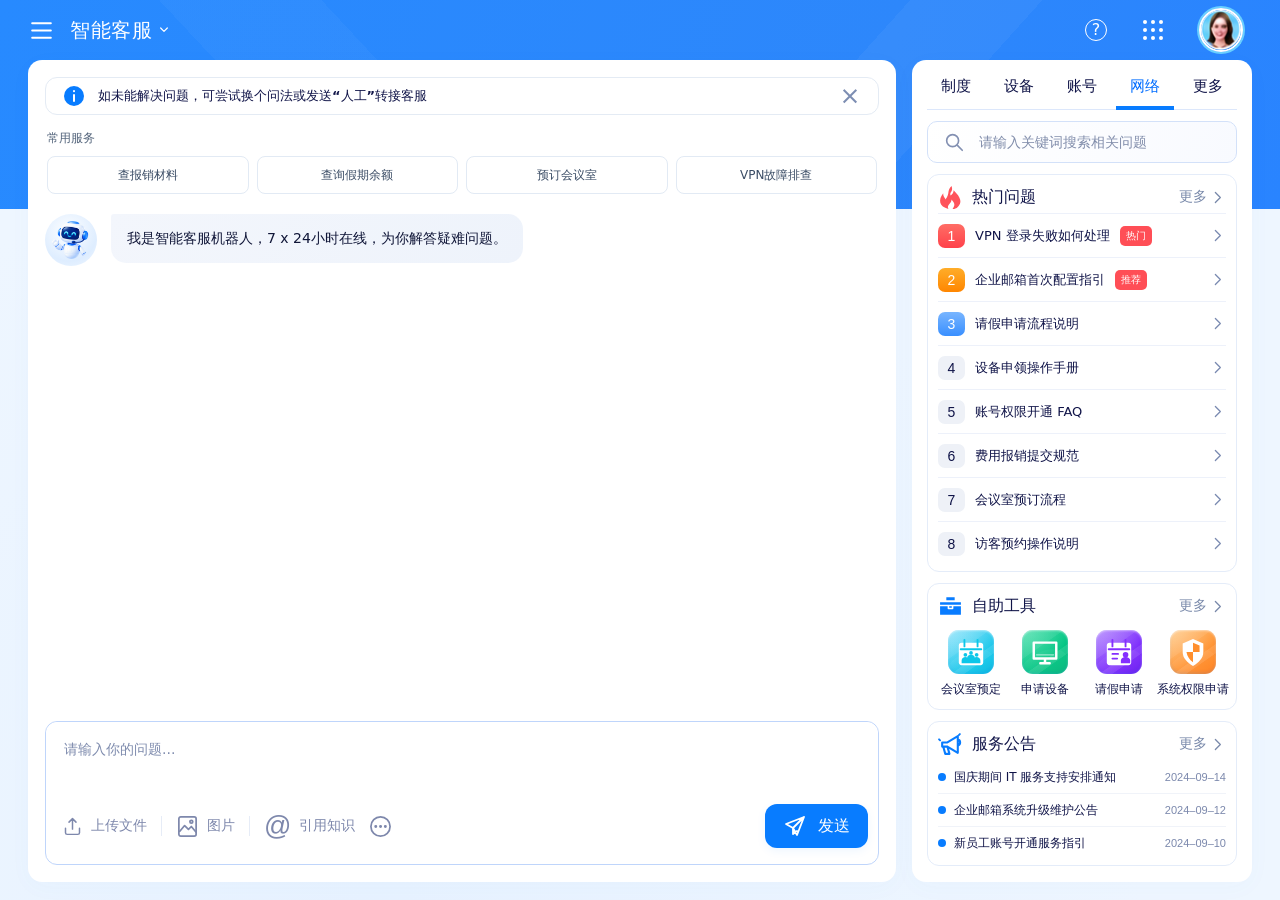
==== assistant.html @ b6a50f87 "Add files via upload" ====
<!doctype html>
<html lang="zh-CN">
<head>
  <meta charset="UTF-8">
  <meta name="viewport" content="width=device-width, initial-scale=1">
  <meta name="theme-color" content="#2788ff">
  <title>智能客服 · 企业员工服务</title>
  <link rel="icon" href="data:image/svg+xml,%3Csvg xmlns='http://www.w3.org/2000/svg' viewBox='0 0 40 40'%3E%3Crect width='40' height='40' rx='10' fill='%230078ff'/%3E%3Cpath d='M10 13h20v15H10z' fill='white'/%3E%3C/svg%3E">
  <link rel="stylesheet" href="./assistant.css?v=c68d80c9dcae">
  <script defer src="./meeting-booking.js?v=41f74ac0f106"></script>
  <script defer src="./meeting-booking-ui.js?v=dd7a3feaacf6"></script>
  <script defer src="./assistant-execution.js?v=44b0fa14bed2"></script>
  <script defer src="./assistant.js?v=a01eca86c816"></script>
  <meta name="portal-build" content="c9bfb1891bfd">
</head>
<body class="assistant-page">
  <svg class="icon-definitions" xmlns="http://www.w3.org/2000/svg" aria-hidden="true"><defs>
    <symbol id="i-search" viewBox="0 0 24 24"><circle cx="10.5" cy="10.5" r="6.5"/><path d="m16 16 5 5"/></symbol>
    <symbol id="i-menu" viewBox="0 0 24 24"><path d="M3 5h18M3 12h18M3 19h18"/></symbol>
    <symbol id="i-down" viewBox="0 0 24 24"><path d="m7 9 5 5 5-5"/></symbol>
    <symbol id="i-right" viewBox="0 0 24 24"><path d="m9 5 7 7-7 7"/></symbol>
    <symbol id="i-arrow" viewBox="0 0 24 24"><path d="M4 12h16m-6-6 6 6-6 6"/></symbol>
    <symbol id="i-send" viewBox="0 0 24 24"><path d="m3 10 18-7-7 18-4-7-7-4Zm7 4L21 3m-11 11v6l4-3"/></symbol>
    <symbol id="i-cube" viewBox="0 0 24 24"><path d="m12 2 9 5v10l-9 5-9-5V7l9-5Zm0 10L3 7m9 5 9-5m-9 5v10M7.5 4.5l9 5"/></symbol>
    <symbol id="i-calendar" viewBox="0 0 32 32"><rect x="5" y="7" width="22" height="21" rx="2" fill="currentColor" stroke="none"/><path d="M10 4v6m12-6v6M7 13h18" stroke="var(--icon-cutout, #1681ff)" stroke-width="2.2"/><path d="M11 18h3m4 0h3m-10 5h3m4 0h3" stroke="var(--icon-cutout, #1681ff)" stroke-width="2"/></symbol>
    <symbol id="i-box" viewBox="0 0 32 32"><path d="m16 2 13 7.5L16 17 3 9.5 16 2ZM3 12l11.5 6.6V31L3 24.4V12Zm26 0-11.5 6.6V31L29 24.4V12Z" fill="currentColor" stroke="none"/></symbol>
    <symbol id="i-monitor" viewBox="0 0 32 32"><path d="M4 6h24v17H4zM11 28h10m-5-5v5" stroke-width="2.6"/><path d="M7 19h18" stroke-width="1.2" opacity=".55"/></symbol>
    <symbol id="i-lock" viewBox="0 0 32 32"><rect x="7" y="13" width="18" height="16" rx="3" fill="currentColor" stroke="none"/><path d="M11 14V9a5 5 0 0 1 10 0v5" stroke-width="3"/><path d="M16 20v4" stroke="var(--icon-cutout,#00c986)" stroke-width="2.5"/><circle cx="16" cy="19" r="2" fill="var(--icon-cutout,#00c986)" stroke="none"/></symbol>
    <symbol id="i-money" viewBox="0 0 32 32"><rect x="6" y="5" width="20" height="24" rx="3" fill="currentColor" stroke="none"/><path d="m12 10 4 6 4-6m-9 7h10m-10 4h10m-5-5v10" stroke="var(--icon-cutout,#ff8a1e)" stroke-width="1.8"/></symbol>
    <symbol id="i-person" viewBox="0 0 32 32"><circle cx="16" cy="10" r="5" fill="currentColor" stroke="none"/><path d="M5 28v-4c0-9 22-9 22 0v4H5Z" fill="currentColor" stroke="none"/></symbol>
    <symbol id="i-cart" viewBox="0 0 32 32"><path d="M3 6h4l4 16h15l3-12H8" fill="currentColor" stroke-width="2"/><circle cx="13" cy="27" r="2" fill="currentColor" stroke="none"/><circle cx="25" cy="27" r="2" fill="currentColor" stroke="none"/></symbol>
    <symbol id="i-headset" viewBox="0 0 32 32"><path d="M6 20v-6a10 10 0 0 1 20 0v9c0 4-3 6-8 6" stroke-width="2.5"/><rect x="3" y="15" width="6" height="11" rx="2.5" fill="currentColor" stroke="none"/><rect x="23" y="15" width="6" height="11" rx="2.5" fill="currentColor" stroke="none"/><path d="M17 29h4" stroke-width="3"/></symbol>
    <symbol id="i-shield" viewBox="0 0 32 32"><path d="M16 2 27 7v9c0 7-5 11-11 15C10 27 5 23 5 16V7L16 2Z" fill="currentColor" stroke="none"/><path d="M16 6v10H9c1 5 3 8 7 11V16h7V9Z" fill="var(--icon-cutout,#00c880)" stroke="none"/></symbol>
    <symbol id="i-layers" viewBox="0 0 32 32"><path d="m16 3 14 8-14 8L2 11 16 3Z" fill="currentColor" stroke="none"/><path d="m3 17 13 8 13-8M3 23l13 8 13-8" stroke-width="2.3"/></symbol>
    <symbol id="i-bell" viewBox="0 0 24 24"><path d="M4 10h5l10-6v16L9 14H4v-4Zm5 4 2 7H7l-2-7m14-7c3 1 3 5 0 6" stroke-width="2"/><path d="m20 3 1-1M2 8 1 7" /></symbol>
    <symbol id="i-check" viewBox="0 0 24 24"><path d="m6 12 4 4 8-9" stroke-width="3"/></symbol>
  </defs></svg>
  <img id="user-avatar-source" src="./assets/chat-user.svg" alt="" hidden>
  <svg class="icon-definitions" aria-hidden="true"><defs>
    <symbol id="chat-info" viewBox="0 0 24 24"><circle cx="12" cy="12" r="10" fill="currentColor" stroke="none"/><path d="M12 11v6m0-10v.2" stroke="white" stroke-width="2"/></symbol>
    <symbol id="chat-file" viewBox="0 0 24 24"><rect x="3" y="2" width="18" height="21" rx="4" fill="currentColor" stroke="none"/><path d="M7 8h10M7 12h10M7 16h8" stroke="white" stroke-width="1.4"/></symbol>
    <symbol id="chat-upload" viewBox="0 0 24 24"><path d="M12 15V3m-4 4 4-4 4 4M4 14v5a2 2 0 0 0 2 2h12a2 2 0 0 0 2-2v-5"/></symbol>
    <symbol id="chat-image" viewBox="0 0 24 24"><rect x="3" y="2" width="18" height="20" rx="2"/><path d="m4 17 5-6 4 4 3-3 5 6"/><circle cx="16" cy="7" r="1.5"/></symbol>
    <symbol id="chat-more" viewBox="0 0 24 24"><circle cx="12" cy="12" r="10"/><path d="M7 12h.1m4.9 0h.1m4.9 0h.1" stroke-width="3"/></symbol>
    <symbol id="chat-case" viewBox="0 0 24 24"><path d="M8 6V3h8v3M2 8h20v12H2z" fill="currentColor" stroke="none"/><path d="M2 11h20m-12 0v3h4v-3" stroke="white" stroke-width="1.5"/></symbol>
    <symbol id="chat-fire" viewBox="0 0 24 24"><path d="M13 1c2 6-2 5-1 9 2-1 3-3 3-5 7 7 9 12 3 17-2 1-3 1-4 1 4-5 0-7-1-9 0 4-5 5-3 9C1 21 0 14 5 8c0 4 2 4 2 6 5-6 1-8 6-13Z" fill="currentColor" stroke="none"/></symbol>
    <symbol id="chat-room" viewBox="0 0 32 32"><rect x="3" y="6" width="26" height="24" rx="3" fill="currentColor" stroke="none"/><path d="M9 3v7m14-7v7M5 13h22" stroke="var(--icon-cutout,#1681ff)" stroke-width="2"/><g fill="var(--icon-cutout,#1681ff)" stroke="none"><circle cx="10" cy="19" r="2"/><circle cx="22" cy="19" r="2"/><circle cx="16" cy="17" r="2"/><path d="M6 28v-3c0-5 8-5 8 0v3Zm12 0v-3c0-5 8-5 8 0v3Zm-6-6c0-4 8-4 8 0v6h-8Z"/></g></symbol>
    <symbol id="chat-leave" viewBox="0 0 32 32"><rect x="3" y="6" width="26" height="24" rx="3" fill="currentColor" stroke="none"/><path d="M9 3v7m14-7v7M5 13h22m-18 5h6m-6 5h5" stroke="var(--icon-cutout,#852eff)" stroke-width="2"/><circle cx="23" cy="19" r="3" fill="var(--icon-cutout,#852eff)" stroke="none"/><path d="M18 28v-3c0-5 10-5 10 0v3Z" fill="var(--icon-cutout,#852eff)" stroke="none"/></symbol>
  </defs></svg>
  <div class="blue-backdrop" aria-hidden="true"></div>
  <header class="assistant-topbar page-width">
    <div class="home-menu"><button class="top-icon" id="chat-menu" aria-label="打开页面导航" aria-expanded="false" aria-controls="chat-navigation"><svg><use href="#i-menu"/></svg></button><span>智能客服</span><svg class="home-chevron" aria-hidden="true"><use href="#i-down"/></svg></div>
    <nav class="chat-navigation" id="chat-navigation" aria-label="页面导航" hidden><button id="back-to-portal">返回办公首页</button><button data-new-conversation>开始新对话</button></nav>
    <div class="top-actions"><button class="top-icon help-button" id="chat-help" aria-label="使用帮助">?</button><button class="top-icon apps-button" id="chat-apps" aria-label="查看自助工具"><span></span><span></span><span></span><span></span><span></span><span></span><span></span><span></span><span></span></button><button class="profile-button" id="chat-profile" aria-label="个人中心"><img src="./assets/avatar-profile.png" alt="员工头像"></button></div>
  </header>
  <main class="assistant-workspace page-width">
    <section class="chat-surface" aria-label="智能客服聊天">
      <div class="chat-tip" id="chat-tip"><svg aria-hidden="true"><use href="#chat-info"/></svg><p>如未能解决问题，可尝试换个问法或发送“人工”转接客服</p><button id="dismiss-chat-tip" aria-label="关闭提示">×</button></div>
      <section class="task-examples" aria-label="常用服务">
        <div class="task-examples-heading"><span>常用服务</span></div>
        <div class="task-example-buttons" id="task-example-buttons"></div>
      </section>
      <div class="chat-transcript" id="chat-transcript" role="log" aria-label="会话记录" aria-live="polite" aria-relevant="additions">
        <article class="chat-message from-assistant welcome-message"><img class="chat-avatar bot-avatar" id="assistant-avatar-source" src="./assets/service-robot.png" alt="智能客服"><div class="message-content"><div class="message-bubble answer-bubble"><p id="assistant-welcome">我是智能客服机器人，7 x 24小时在线，为你解答疑难问题。</p></div></div></article>
      </div>
      <form class="chat-composer" id="assistant-composer">
        <label class="sr-only" for="assistant-question">输入你的问题</label>
        <textarea id="assistant-question" name="question" rows="3" maxlength="2000" placeholder="请输入你的问题..." autocomplete="off"></textarea>
        <div class="composer-attachments" id="composer-attachments" aria-label="已添加附件和知识" hidden></div>
        <div class="composer-toolbar"><div class="composer-actions"><button type="button" id="attach-file" aria-label="上传文件" title="上传文件"><svg aria-hidden="true"><use href="#chat-upload"/></svg><span>上传文件</span></button><span class="toolbar-divider"></span><button type="button" id="attach-image" aria-label="上传图片"><svg aria-hidden="true"><use href="#chat-image"/></svg><span>图片</span></button><span class="toolbar-divider"></span><button type="button" id="cite-knowledge" aria-label="引用知识"><span class="at-icon">@</span><span>引用知识</span></button><button type="button" id="composer-more" aria-label="更多会话操作" aria-expanded="false"><svg><use href="#chat-more"/></svg></button></div><button class="chat-send" id="assistant-send" type="submit"><svg aria-hidden="true"><use href="#i-send"/></svg><span>发送</span></button></div>
        <div class="composer-menu" id="composer-menu" hidden><button type="button" data-new-conversation>开始新对话</button><button type="button" id="contact-support">联系人工客服</button></div>
        <input type="file" id="file-picker" accept=".pdf,.doc,.docx,.txt,.xlsx,.csv" multiple hidden><input type="file" id="image-picker" accept="image/*" multiple hidden>
      </form>
    </section>
    <aside class="chat-sidebar" aria-label="帮助与自助服务">
      <div class="help-categories" role="tablist" aria-label="服务分类"><button role="tab" data-category="制度" aria-selected="false" tabindex="-1">制度</button><button role="tab" data-category="设备" aria-selected="false" tabindex="-1">设备</button><button role="tab" data-category="账号" aria-selected="false" tabindex="-1">账号</button><button role="tab" data-category="网络" aria-selected="true">网络</button><button role="tab" data-category="更多" aria-selected="false" tabindex="-1">更多</button></div>
      <label class="help-search"><svg aria-hidden="true"><use href="#i-search"/></svg><input id="help-search" type="search" placeholder="请输入关键词搜索相关问题" aria-label="搜索相关问题"></label>
      <section class="help-card hot-questions"><header><h2><svg class="hot-icon"><use href="#chat-fire"/></svg>热门问题</h2><button class="help-more" id="more-questions">更多<svg><use href="#i-right"/></svg></button></header><div class="question-list" id="question-list"></div><p class="no-questions" id="no-questions" hidden>暂无匹配问题，试试“VPN”“请假”或“设备”。</p></section>
      <section class="help-card self-tools" id="self-tools"><header><h2><svg><use href="#chat-case"/></svg>自助工具</h2><button class="help-more" id="more-tools">更多<svg><use href="#i-right"/></svg></button></header><div class="self-tool-grid"><button data-tool="会议室预定"><span class="app-icon cyan"><svg><use href="#chat-room"/></svg></span><span>会议室预定</span></button><button data-tool="申请设备"><span class="app-icon green"><svg><use href="#i-monitor"/></svg></span><span>申请设备</span></button><button data-tool="请假申请"><span class="app-icon purple"><svg><use href="#chat-leave"/></svg></span><span>请假申请</span></button><button data-tool="系统权限申请"><span class="app-icon orange"><svg><use href="#i-shield"/></svg></span><span>系统权限申请</span></button></div></section>
      <section class="help-card service-notices"><header><h2><svg><use href="#i-bell"/></svg>服务公告</h2><button class="help-more" id="more-notices">更多<svg><use href="#i-right"/></svg></button></header><div class="service-notice-list"><button data-announcement="0"><span>国庆期间 IT 服务支持安排通知</span><time datetime="2024-09-14">2024–09–14</time></button><button data-announcement="1"><span>企业邮箱系统升级维护公告</span><time datetime="2024-09-12">2024–09–12</time></button><button data-announcement="2"><span>新员工账号开通服务指引</span><time datetime="2024-09-10">2024–09–10</time></button></div></section>
    </aside>
  </main>
  <dialog class="assistant-sheet" id="assistant-sheet" aria-labelledby="sheet-title"><header><h2 id="sheet-title"></h2><button class="sheet-close" id="close-sheet" aria-label="关闭">×</button></header><div id="sheet-body"></div></dialog>
  <div class="chat-toast" id="chat-toast" role="status" hidden></div>
  <div class="sr-only" id="execution-status" role="status" aria-live="polite" aria-atomic="true"></div>
</body>
</html>
---- assistant.css ----
:root{color-scheme:light;--ink:#101448;--blue:#087cff;--muted:#8d99b7;--line:#e6edf9;--icon-cutout:#1681ff;font-family:"Microsoft YaHei","PingFang SC","Noto Sans SC",system-ui,sans-serif;color:var(--ink);background:#f0f7fd;font-synthesis:none}
*{box-sizing:border-box}body{margin:0;background:linear-gradient(110deg,#f1f8ff,#f0f7fd 55%,#f2f8ff);min-height:100vh}button,input{font:inherit}button{cursor:pointer;-webkit-tap-highlight-color:transparent}button{border:0;background:none;color:inherit}button:focus-visible,a:focus-visible,input:focus-visible,[tabindex]:focus-visible{outline:2px solid #1769e8;outline-offset:4px}svg{display:inline-block;width:24px;height:24px;fill:none;stroke:currentColor;stroke-width:1.8;stroke-linecap:round;stroke-linejoin:round;flex-shrink:0}.icon-definitions{position:absolute;width:0;height:0;overflow:hidden}.sr-only{position:absolute;width:1px;height:1px;margin:-1px;overflow:hidden;clip:rect(0,0,0,0);white-space:nowrap}
.page-width{width:calc(100% - 56px);max-width:1680px;margin-inline:auto}.blue-backdrop{position:absolute;z-index:0;inset:0 0 auto;height:214px;overflow:hidden;background:linear-gradient(110deg,#278aff,#2d87fb 67%,#2984ff)}.blue-backdrop::before{content:"";position:absolute;inset:0;background:linear-gradient(47deg,transparent 24%,#ffffff08 24%,#ffffff08 35%,transparent 35%),linear-gradient(132deg,transparent 62%,#ffffff0b 62%,#ffffff0b 71%,transparent 71%)}.topbar{height:74px;position:relative;display:flex;align-items:center;justify-content:space-between;color:white}.home-menu{display:flex;align-items:center;gap:19px;font-size:22px;letter-spacing:.03em}.home-chevron{width:16px;height:16px;margin-left:-12px}.top-icon{width:26px;height:28px;display:grid;place-items:center;padding:0;color:white}.top-icon svg{width:25px;height:25px}.global-search{position:absolute;left:50%;transform:translateX(-50%);width:366px;height:40px;border-radius:8px;background:#ffffff24;display:flex;align-items:center;gap:14px;padding:0 19px}.global-search svg{width:18px;height:18px}.global-search input{color:#fff;border:0;outline:0;background:none;width:100%;font-size:14px;min-width:0}.global-search input::placeholder{color:#f3f8ff;opacity:.95}.global-search:focus-within{background:#ffffff36;box-shadow:0 0 0 2px #ffffff55}.top-actions{display:flex;align-items:center;gap:34px;padding-right:9px}.help-button{width:22px;height:22px;border:1.7px solid white;border-radius:50%;font-size:16px;line-height:1}.apps-button{display:grid;grid-template-columns:repeat(3,4px);gap:4px;width:24px;align-content:center;justify-content:center}.apps-button span{width:4px;height:4px;background:#fff;border-radius:50%}.profile-button{padding:0;width:44px;height:44px;border:2px solid #fff;border-radius:50%;overflow:hidden;box-shadow:0 0 0 2px #69d0ff}.profile-button img{width:100%;height:100%;object-fit:cover}
.dashboard{position:relative;display:grid;grid-template-columns:minmax(0,2.54fr) minmax(350px,1fr);gap:14px;padding-bottom:28px}.primary-column,.secondary-column{display:flex;flex-direction:column;gap:14px;min-width:0}.panel{background:rgba(255,255,255,.97);border-radius:13px;min-width:0;padding:0 22px 22px}.panel-heading{height:60px;display:flex;align-items:center;gap:28px;min-width:0}.panel-heading h2{display:flex;align-items:center;gap:16px;white-space:nowrap;font-size:18px;line-height:26px;font-weight:700;margin:0}.section-icon{width:21px;height:21px;color:#11114e;stroke-width:2}.section-icon.bright{color:#007bff}.cube-icon{stroke:#071142;fill:#ecfaff}.tabs{display:flex;gap:30px;height:100%;align-items:center;white-space:nowrap}.tabs button{height:100%;padding:0;position:relative;color:#8793ae;font-size:14px;font-weight:600;white-space:nowrap}.tabs button[aria-selected="true"]{color:#0082ff}.tabs button[aria-selected="true"]::after{content:"";position:absolute;height:2px;background:#0082ff;bottom:11px;left:0;right:0}.tabs button:hover{color:#0082ff}.small-search{padding:0;margin-left:auto;display:grid;place-items:center;color:#919bc0;width:20px;height:24px}.small-search svg{width:18px;height:18px}.quick-panel{height:272px}.quick-grid{display:grid;grid-template-columns:repeat(3,minmax(0,1fr));gap:12px 11px}.quick-card{display:flex;align-items:center;text-align:left;gap:20px;height:87px;padding:14px 17px;border:1px solid #e2ebfa;border-radius:6px;background:#fff;min-width:0;transition:border-color .15s,box-shadow .15s}.quick-card:hover{border-color:#9bc9ff;box-shadow:0 4px 14px #217fff0b}.quick-card strong{font-size:17px;line-height:26px;font-weight:700;white-space:nowrap;display:block}.quick-card small{display:block;color:#929fbd;font-size:14px;line-height:23px;white-space:nowrap}.app-icon{position:relative;isolation:isolate;display:grid;place-items:center;width:53px;height:51px;flex-shrink:0;border-radius:13px;color:white;box-shadow:inset 0 1px 2px #ffffff80,inset 0 -2px 3px #0064ef20;overflow:hidden}.app-icon::before{content:"";position:absolute;z-index:-1;inset:0;background:linear-gradient(145deg,#ffffff14 0 38%,transparent 39% 60%,#ffffff1a 61% 72%,transparent 73%),radial-gradient(ellipse at 7% 0,#ffffff44,transparent 70%)}.app-icon::after{content:"";position:absolute;z-index:-1;inset:49% -9% -35%;transform:rotate(-28deg);background:#ffffff0c;border-radius:45%}.app-icon svg{width:34px;height:34px;stroke-width:2}.blue{background:linear-gradient(145deg,#408fff,#0077ff 70%,#0066f2);--icon-cutout:#087cff}.purple{background:linear-gradient(145deg,#9d65ff,#7a27fb 70%,#6414ed);--icon-cutout:#852eff}.orange{background:linear-gradient(145deg,#ffbd6a,#ff8a27 75%,#ff7c19);--icon-cutout:#ff8f2d}.green{background:linear-gradient(145deg,#23d99b,#00c280 70%,#00b477);--icon-cutout:#00c586}.cyan{background:linear-gradient(145deg,#76ddfa,#0fc5e8 75%,#00b4df);--icon-cutout:#0cc7e9}.red{background:linear-gradient(145deg,#ff8588,#ff4d59 75%,#ff3d50);--icon-cutout:#ff5864}.calendar-digit{position:absolute;top:25px;left:23px;font-size:10px;color:#087cff;background:#fff;line-height:12px;font-family:Arial,sans-serif}
.manuals-panel{height:auto}.manuals-panel .panel-heading{height:58px;gap:39px}.manuals-panel .tabs{gap:32px}.manual-surface{height:auto;aspect-ratio:954/265;border-radius:10px;overflow:hidden;background:linear-gradient(125deg,#e4eeff,#eff6ff 55%,#e1ecff);position:relative}.manual-artboard{position:relative;width:100%;height:100%}.manual-illustration{position:absolute;width:100%;height:100%;inset:0;object-fit:fill;user-select:none}.manual-link{position:absolute;display:grid;place-items:center;height:15.1%;padding:0 12px;background:#fff;border-radius:24px;color:#087cff;font-size:14px;font-weight:700;white-space:nowrap;box-shadow:0 4px 9px #73aaff55;transition:box-shadow .15s,background .15s}.manual-link:hover{background:#f6fbff;box-shadow:0 5px 15px #368dff66}.manual-link.travel{left:13.55%;top:12.1%;width:16.8%}.manual-link.leave{left:39.35%;top:12.1%;width:16.6%}.manual-link.access{left:60.2%;top:12.1%;width:19.4%}.manual-link.mail{left:82.2%;top:12.1%;width:15.8%}.manual-link.visitor{left:32.5%;top:58%;width:16.4%}.manual-list{height:100%;padding:25px;display:grid;grid-template-columns:repeat(2,minmax(0,1fr));gap:12px;align-content:start}.manual-list[hidden]{display:none}.manual-list button{background:#ffffffd9;border:1px solid #d6e7ff;border-radius:9px;padding:16px;text-align:left;color:#2660a9}
.notices-panel{height:328px}.notices-panel .panel-heading{height:62px}.more-button{display:flex;align-items:center;gap:6px;font-size:13px;color:#8794b6;padding:0;margin-left:auto;white-space:nowrap}.more-button:hover{color:#087cff}.more-button svg{width:15px;height:15px}.notice-list{border:1px solid #e3ebf8;border-radius:7px;overflow:hidden}.notice-row{display:flex;align-items:center;justify-content:space-between;gap:16px;width:100%;height:57px;padding:0 15px;text-align:left;border-bottom:1px solid #e7eef9}.notice-row:last-child{border-bottom:0}.notice-row:hover{background:#f6faff}.notice-row span{font-size:16px;font-weight:600}.notice-row time{font:14px Arial,sans-serif;color:#96a3c4;white-space:nowrap}
/* Schedule: white surfaces, quiet boundaries, and one consistent accent. */
.schedule-panel{--schedule-accent:#087cff;height:404px;padding-bottom:17px;background:#fff}
.schedule-panel .panel-heading{height:59px;gap:16px}
.schedule-tabs{gap:29px}
.schedule-tabs button{font-size:18px;font-weight:700}
.schedule-tabs button[aria-selected="true"]{color:#111447}
.schedule-tabs button[aria-selected="true"]::after{bottom:12px}
.heading-actions{display:flex;gap:20px;align-items:center;margin-left:auto}
.add-button{width:27px;height:27px;border-radius:6px;background:#f3f6fa;color:#8998b0;font-size:24px;line-height:25px}
.icon-button{padding:0;width:20px;height:23px;color:#8c98b9}
.icon-button svg{width:22px;height:22px}
.schedule-list{display:flex;flex-direction:column;gap:10px}
.schedule-card{height:100px;display:flex;gap:21px;padding:14px 12px 9px 18px;border:1px solid #e4e9f1;border-radius:10px;background:#fff;min-width:0;box-shadow:0 1px 3px rgb(27 54 94 / 2%)}
.delivery{height:105px}
.attendance{height:104px;padding-top:19px}
.event-icon{height:30px;width:30px;color:var(--schedule-accent);margin-top:3px;--icon-cutout:#fff}
.event-content{flex:1;min-width:0}
.event-content h3{font-size:16px;line-height:23px;margin:0 0 4px;font-weight:700;white-space:nowrap}
.event-content time{display:block;color:#8996ad;font:14px/20px Arial,sans-serif;margin-bottom:5px}
.event-footer{display:flex;gap:7px;align-items:center;justify-content:space-between}
.attendees{display:flex;align-items:center;flex-shrink:0}
.attendees img{height:25px;width:25px;object-fit:cover;border-radius:50%;border:1px solid white;margin-left:-3px}
.attendees img:first-child{margin-left:0}
.attendees span{font:600 12px Arial;color:#8797b3;background:#f3f6fa;border:1px solid #fff;border-radius:50%;height:25px;width:25px;display:grid;place-items:center;margin-left:-1px}
.meeting-actions{display:flex;gap:8px}
.meeting-actions button{padding:3px 12px;font-size:14px;line-height:20px;border:1px solid transparent;border-radius:6px;white-space:nowrap;transition:background .15s,border-color .15s}
.meeting-actions .decline{background:#fff;border-color:#dce3ed;color:#738097}
.meeting-actions .decline:hover{background:#f6f8fb;border-color:#bcc8d9}
.meeting-actions .accept{background:var(--schedule-accent);border-color:var(--schedule-accent);color:#fff}
.meeting-actions .accept:hover{background:#0069e8;border-color:#0069e8}
.meeting-response{font-size:13px;color:var(--schedule-accent);white-space:nowrap}
.event-check{width:28px;height:28px;color:#fff;background:var(--schedule-accent);border-radius:50%;display:grid;place-items:center;flex-shrink:0;margin-top:1px}
.event-check svg{width:20px;height:20px}
.navigation-panel{height:252px;padding:0 12px 16px}.navigation-panel .panel-heading{height:57px;padding:0 10px}.navigation-grid{display:grid;grid-template-columns:repeat(4,minmax(0,1fr));row-gap:16px}.navigation-grid>button{display:flex;flex-direction:column;align-items:center;gap:10px;min-width:0;padding:3px 0 0;font-size:13px;font-weight:500;color:#7f8bad;white-space:nowrap}.navigation-grid .app-icon{width:49px;height:47px;border-radius:12px}.navigation-grid .app-icon svg{width:31px;height:31px}.navigation-grid>button:hover{color:#087cff}.navigation-grid>button:hover .app-icon{filter:brightness(1.06)}.hr-icon{font-size:23px;line-height:1;font-family:Arial,sans-serif;font-weight:400}
.enterprise-panel{height:294px;padding:0 11px 11px}.enterprise-panel .panel-heading{height:47px;padding:0 10px}.enterprise-panel .panel-heading h2{font-size:17px;gap:17px}.news-carousel{position:relative;height:236px;border-radius:11px;overflow:hidden;background:#e3efff;container-type:inline-size;touch-action:pan-y}.slide{position:absolute;inset:0;overflow:hidden;background:radial-gradient(ellipse at 15% 12%,#f4f9ff,transparent 65%),linear-gradient(130deg,#e6f0ff,#bedbff)}.slide[hidden]{display:none}.slide-copy{position:absolute;z-index:3;top:30px;left:23px}.slide-copy h3{margin:0 0 5px;font-size:30px;line-height:1.28;font-weight:900;letter-spacing:.4px;color:#05065b}.slide-copy p{margin:0;font-size:13px;color:#1b3982;line-height:23px;white-space:nowrap}.slide-cta{display:flex;align-items:center;gap:10px;margin-top:13px;padding:9px 20px 9px 22px;border-radius:20px;background:linear-gradient(#2294ff,#006dff);color:#fff;font-size:17px;line-height:24px;box-shadow:inset 0 1px 1px #ffffff88;white-space:nowrap}.slide-cta svg{height:19px;width:19px}.slide-cta:hover{filter:brightness(1.08)}.banner-robot{position:absolute;z-index:2;width:50%;max-width:195px;height:auto;right:1%;bottom:12px;transform:rotate(8deg);filter:drop-shadow(0 6px 5px #5096e325);pointer-events:none}.robot-speech{position:absolute;z-index:1;right:5.2%;top:30px;width:55px;height:43px;border-radius:11px;color:white;font:bold 27px/35px Arial;letter-spacing:2px;text-align:center;background:linear-gradient(150deg,#76baff,#0780ff);box-shadow:inset 0 1px 1px #c7ebff}.robot-speech::after{content:"";position:absolute;bottom:-8px;left:12px;border:9px solid transparent;border-top-color:#1489ff;border-left:0;transform:rotate(12deg)}.news-orbit{position:absolute;z-index:2;left:-20%;bottom:11px;width:147%;height:67px;border-bottom:7px solid #ffffffa8;border-top:1px solid #ffffffbb;border-radius:50%;transform:rotate(-17deg);pointer-events:none}.decor-cube{position:absolute;width:26px;height:26px;transform:rotate(30deg) skewY(-10deg);background:linear-gradient(115deg,#96c8ff 50%,#63a8fa 51%);box-shadow:inset 0 1px 1px #fff7;opacity:.5}.cube-one{right:20px;bottom:11px;width:32px;height:32px}.cube-two{left:20px;bottom:-2px;opacity:.35}.cube-three{left:56%;top:10px;width:17px;height:17px;opacity:.2}.carousel-arrow{position:absolute;z-index:5;top:39%;height:31px;width:28px;padding:0;border-radius:50%;background:#ffffff66;color:#8e9fc4;font:30px/25px Arial}.carousel-prev{left:3px}.carousel-next{right:3px}.carousel-arrow:hover{background:#fff}.carousel-dots{position:absolute;z-index:6;bottom:11px;left:48%;transform:translateX(-50%);display:flex;align-items:center;gap:10px}.carousel-dot{position:relative;width:8px;height:8px;padding:0;background:#9bafd2;border-radius:9px}.carousel-dot::before{content:"";position:absolute;inset:-7px}.carousel-dot.is-active{width:20px;background:#087dff}.slide-handbook{background:linear-gradient(125deg,#eef6ff,#d2e7ff)}.slide-handbook h3,.slide-security h3{font-size:27px}.book-illustration{position:absolute;right:20px;bottom:37px;transform:rotate(11deg);background:linear-gradient(135deg,#84beff,#1766df);color:#fff;width:96px;height:130px;border:5px solid #bedfff;border-radius:6px 13px 13px 6px;box-shadow:5px 6px 0 #eff8ff,8px 8px 18px #538cda44;padding:22px 10px;font-weight:bold;font-size:17px}.book-illustration i{display:block;height:2px;background:#b5d9ff;margin-top:9px}.slide-security{background:linear-gradient(125deg,#edfcff,#c9e8ff)}.security-illustration{position:absolute;right:14px;bottom:35px;height:140px;width:120px;color:#278bff;--icon-cutout:#d7efff;filter:drop-shadow(3px 8px 5px #5e9cdb33)}
.toast{position:fixed;z-index:30;bottom:30px;left:50%;transform:translateX(-50%);padding:13px 22px;border-radius:10px;background:#fff;color:#34557c;box-shadow:0 8px 36px #203d7426;font-size:14px;border:1px solid #e1edfc;max-width:calc(100vw - 40px)}[hidden]{display:none!important}
@media(min-width:1600px){.dashboard{grid-template-columns:minmax(0,1fr) 410px}.manual-artboard{margin:auto}.manual-link{font-size:15px}.quick-card{gap:24px}.quick-card strong{font-size:18px}.navigation-grid{row-gap:17px}}
@media(max-width:1250px) and (min-width:901px){.page-width{width:calc(100% - 36px)}.dashboard{grid-template-columns:minmax(0,1fr) 340px;gap:12px}.panel{padding-inline:16px}.panel-heading{gap:20px}.panel-heading h2{gap:10px;font-size:17px}.tabs{gap:20px}.tabs button{font-size:13px}.quick-card{gap:12px;padding:12px}.quick-card strong{font-size:15px}.quick-card small{font-size:12px}.app-icon{width:44px;height:46px}.quick-grid{gap:12px 8px}.manuals-panel .panel-heading{gap:23px}.manuals-panel .tabs{gap:20px}.manual-link{font-size:11px;padding:0 4px}.schedule-panel{padding-inline:14px}.schedule-card{gap:15px;padding-left:13px}.meeting-actions{gap:5px}.meeting-actions button{padding-inline:9px}.event-content h3{font-size:15px}.navigation-panel,.enterprise-panel{padding-inline:11px}.slide-copy{left:20px}.slide-copy h3{font-size:27px}.slide-copy p{font-size:12px}.banner-robot{width:49%}.global-search{width:330px}.top-actions{gap:24px}.navigation-grid>button{font-size:12px}}
@media(max-width:1050px) and (min-width:901px){.quick-grid{grid-template-columns:repeat(2,minmax(0,1fr))}.quick-panel{height:368px}.quick-card{height:87px}.manuals-panel .tabs{gap:15px}.manuals-panel .panel-heading{gap:16px}.manuals-panel .panel-heading h2{font-size:16px}.manuals-panel .tabs button{font-size:12px}.schedule-panel{height:404px}}
@media(max-width:900px){.page-width{width:calc(100% - 32px)}.dashboard{grid-template-columns:minmax(0,1fr)}.topbar{height:72px}.global-search{width:39%;left:47%}.home-menu{font-size:20px;gap:12px}.top-actions{gap:20px}.secondary-column{display:grid;grid-template-columns:1fr 1fr}.enterprise-panel{grid-column:1/-1}.news-carousel{height:236px}.enterprise-panel{height:294px}.schedule-panel{grid-row:span 2;height:404px}.navigation-panel{height:252px}.panel-heading{gap:25px}.manuals-panel .panel-heading{gap:28px}.tabs,.manuals-panel .tabs{gap:25px}.quick-card{gap:15px}.quick-card strong{font-size:16px}.quick-card small{font-size:12px}.banner-robot{right:9%;max-width:195px}.robot-speech{right:13%}.slide-copy{left:8%}.slide-copy h3{font-size:31px}}
@media(max-width:620px){.page-width{width:calc(100% - 24px)}.topbar{height:116px;align-items:flex-start;padding-top:18px}.top-actions{gap:18px}.profile-button{width:35px;height:35px}.global-search{left:0;right:0;transform:none;width:100%;top:65px;height:36px}.home-menu{font-size:20px}.dashboard{gap:12px}.primary-column,.secondary-column{gap:12px}.panel{padding-inline:14px}.panel-heading{gap:15px;height:55px;flex-wrap:wrap}.panel-heading h2{font-size:16px;gap:8px}.quick-panel{height:auto;padding-bottom:15px}.quick-panel .panel-heading{height:auto;min-height:89px;align-content:center;gap:0 20px}.quick-panel .tabs{order:3;width:100%;height:36px;gap:26px}.tabs button{font-size:12px}.tabs button[aria-selected=true]::after{bottom:2px}.quick-grid{grid-template-columns:repeat(2,minmax(0,1fr));gap:10px}.quick-card{height:78px;padding:10px;gap:9px}.quick-card strong{font-size:13px}.quick-card small{font-size:10px}.app-icon{width:38px;height:40px;border-radius:10px}.app-icon svg{width:28px;height:28px}.calendar-digit{top:21px;left:16px;font-size:9px}.manuals-panel{height:auto;padding-bottom:15px}.manuals-panel .panel-heading{height:91px;gap:0 15px;align-content:center}.manuals-panel .tabs{height:36px;width:100%;order:3;gap:25px}.manual-surface{height:195px;aspect-ratio:auto}.manual-artboard{width:700px;min-width:700px}.manual-surface{overflow-x:auto}.manual-link{font-size:11px;height:30px}.notices-panel{height:auto;padding-bottom:20px}.notice-row{height:65px;padding:10px;align-items:flex-start;justify-content:center;flex-direction:column;gap:5px}.notice-row span{font-size:13px}.notice-row time{font-size:11px}.secondary-column{display:flex}.navigation-panel{height:252px}.schedule-panel{height:404px}.schedule-tabs button{font-size:17px}.schedule-tabs button[aria-selected=true]::after{bottom:10px}.panel-heading .small-search{margin-left:auto}.global-search input{font-size:12px}.enterprise-panel{padding-inline:11px}.slide-copy{left:23px}.slide-copy h3{font-size:29px}.banner-robot{right:0;max-width:185px}.robot-speech{right:6%}}
@media(prefers-reduced-motion:reduce){*,*::before,*::after{transition:none!important;scroll-behavior:auto!important}}

.assistant-page { --chat-header: 74px; background: radial-gradient(ellipse at 30% 100%,#dcecff66,transparent 60%),#eef6ff; }
.assistant-page textarea,.assistant-page select { font-family: inherit; }
.assistant-page .page-width { width: calc(100% - 56px); max-width: 1680px; }
.assistant-page .blue-backdrop { height: 209px; }
.assistant-topbar { position: relative; height: var(--chat-header); display: flex; align-items: center; justify-content: space-between; color: #fff; }
.assistant-topbar .home-menu { font-size: 20px; gap: 16px; }
.chat-navigation { position: absolute; z-index: 8; top: 61px; left: 0; min-width: 174px; padding: 7px; background: #fff; border: 1px solid #e1ebfa; border-radius: 10px; box-shadow: 0 8px 30px #153c7622; }
.chat-navigation button { display: block; width: 100%; padding: 11px 14px; text-align: left; border-radius: 6px; color: #284467; font-size: 14px; }
.chat-navigation button:hover { background: #eff6ff; color: #087cff; }
.assistant-workspace { position: relative; display: grid; grid-template-columns: minmax(0,1fr) clamp(340px,26vw,400px); gap: 16px; height: calc(100dvh - var(--chat-header) - 48px); min-height: 660px; margin-bottom: 48px; }
.chat-surface,.chat-sidebar { min-width: 0; min-height: 0; background: #fff; border: 1px solid #ffffffb3; border-radius: 14px; box-shadow: 0 5px 25px #4b84c907; }
.chat-surface { display: flex; flex-direction: column; padding: 24px 22px 18px; }
.chat-tip { display: flex; align-items: center; gap: 12px; flex-shrink: 0; min-height: 44px; padding: 9px 16px; border: 1px solid #e4ebf4; border-radius: 12px; background: #fff; }
.chat-tip > svg { width: 24px; height: 24px; color: #087cff; }
.chat-tip p { margin: 0; flex: 1; font-size: 15px; line-height: 24px; font-weight: 600; }
.chat-tip button { width: 24px; height: 24px; padding: 0; font: 25px/24px system-ui,sans-serif; color: #7c8db2; border-radius: 5px; }
.chat-tip button:hover { color: #087cff; background: #f5f7fa; }
.chat-transcript { flex: 1; min-height: 0; overflow-y: auto; overscroll-behavior: contain; padding: 32px 0 24px; display: flex; flex-direction: column; gap: 24px; scrollbar-width: thin; scrollbar-color: #d9e6f7 transparent; }
.chat-message { display: flex; gap: 14px; align-items: flex-start; flex-shrink: 0; }
.chat-avatar { flex-shrink: 0; width: 58px; height: 58px; border-radius: 50%; object-fit: cover; }
.bot-avatar { width: 66px; height: 66px; padding: 6px; object-fit: contain; background: radial-gradient(circle at 45% 35%,#fff,#deedff 65%,#f0f7ff); }
.user-avatar { background: #e8f2ff; border: 5px solid #eaf3ff; }
.message-content { min-width: 0; max-width: calc(100% - 80px); }
.message-bubble { position: relative; font-size: 16px; line-height: 1.85; color: #101638; overflow-wrap: anywhere; }
.message-content > time { display: block; margin-top: 4px; font: 13px/20px Arial,sans-serif; color: #7782a6; }
.from-user { flex-direction: row-reverse; }
.from-user .message-content { max-width: 81%; }
.from-user .message-bubble { padding: 10px 18px; border-radius: 15px 15px 3px 15px; background: linear-gradient(110deg,#deedff,#e9f3ff); font-weight: 600; }
.from-user time { text-align: right; }
.from-assistant .message-content { width: min(650px,calc(100% - 80px)); }
.from-assistant .message-bubble { border-radius: 3px 15px 15px; padding: 15px 20px; background: linear-gradient(130deg,#f3f6fc,#eef3fb); }
.welcome-message .message-content { width: fit-content; max-width: min(680px,calc(100% - 80px)); }
.welcome-message .answer-bubble p { margin: 0; }
.answer-bubble p { margin: 0 0 10px; }
.answer-references { border-top: 1px solid #dbe5f6; padding-top: 8px; margin-top: 10px; }
.answer-references p { margin-bottom: 6px; }
.answer-references button { display: flex; align-items: center; gap: 12px; padding: 2px 0; color: #006dff; font-size: 16px; line-height: 28px; text-align: left; }
.answer-references button:hover { color: #0050c5; }
.answer-references button > svg { width: 24px; height: 24px; }
.answer-references .reference-arrow { width: 15px; height: 15px; margin-left: -5px; }
.streamed-answer { white-space: pre-wrap; }
.task-examples { flex-shrink: 0; padding: 15px 2px 0; }
.task-examples-heading { display: flex; align-items: center; justify-content: space-between; gap: 10px; margin-bottom: 9px; color: #53647b; font-size: 12px; }
.task-example-buttons { display: grid; grid-template-columns: repeat(4,minmax(0,1fr)); gap: 8px; }
.task-example { display: flex; align-items: center; justify-content: center; flex-wrap: wrap; gap: 6px; min-width: 0; min-height: 38px; padding: 7px 9px; border: 1px solid #e2eaf4; border-radius: 8px; background: #fff; font-size: 12px; color: #394b64; transition: border-color .15s,background .15s; }
.task-example:hover { border-color: #a3c7fb; background: #f7faff; color: #006df0; }
.from-assistant.has-execution .message-content { width: min(760px,calc(100% - 80px)); }
.from-assistant .message-bubble.task-answer { padding: 0; background: transparent; }
.execution-trace { border: 1px solid #e1e8f1; border-radius: 11px; background: #fff; overflow: hidden; font-size: 13px; line-height: 1.65; color: #44546a; }
.execution-summary { display: flex; align-items: flex-start; gap: 9px; padding: 13px 14px; list-style: none; cursor: pointer; user-select: none; }
.execution-summary::-webkit-details-marker { display: none; }
.execution-summary-text { flex: 1; min-width: 0; font-weight: 500; color: #33465e; overflow-wrap: anywhere; }
.execution-indicator { flex: 0 0 15px; height: 15px; margin-top: 3px; border: 1.8px solid #dce9fa; border-top-color: #087cff; border-radius: 50%; animation: execution-spin .85s linear infinite; }
.execution-elapsed { flex-shrink: 0; font: 11px/22px Arial,sans-serif; color: #8996a8; }
.execution-chevron { flex: 0 0 14px; height: 14px; margin-top: 4px; color: #93a1b3; transition: transform .15s; }
.execution-trace[open] .execution-chevron { transform: rotate(180deg); }
.execution-steps { list-style: none; margin: 0; padding: 0 16px 13px; }
.execution-step { position: relative; display: flex; align-items: flex-start; gap: 10px; min-height: 33px; padding-bottom: 12px; color: #8794a6; }
.execution-step:last-child { padding-bottom: 0; }
.execution-step:not(:last-child)::after { content: ""; position: absolute; left: 6px; top: 19px; bottom: 2px; width: 1px; background: #e9eef5; }
.execution-step-marker { position: relative; flex: 0 0 13px; height: 13px; margin-top: 4px; border: 1px solid #d8e0eb; border-radius: 50%; background: #fff; }
.execution-step-content { flex: 1; min-width: 0; }
.execution-step-title { display: block; }
.execution-step-detail { display: block; font-size: 11px; line-height: 1.6; color: #8a97a9; margin-top: 2px; overflow-wrap: anywhere; }
.execution-step-detail:empty { display: none; }
.execution-step[data-state="running"] { color: #0877ee; }
.execution-step[data-state="running"] .execution-step-marker { border: 3px solid #087cff; box-shadow: 0 0 0 3px #eaf3ff; }
.execution-step[data-state="done"] { color: #4c6078; }
.execution-step[data-state="done"] .execution-step-marker { border: 0; background: #eff5fc; }
.execution-step[data-state="done"] .execution-step-marker::after { content: ""; position: absolute; left: 4px; top: 3px; width: 4px; height: 6px; border: solid #6890bd; border-width: 0 1.5px 1.5px 0; transform: rotate(45deg); }
.execution-step[data-state="error"] .execution-step-marker { border-color: #d99186; background: #fff5f2; }
.execution-step[data-state="skipped"],.execution-step[data-state="cancelled"] { color: #9aa5b5; }
.execution-trace:not([data-state="running"]) .execution-indicator { animation: none; border: 0; background: #f0f5fc; }
.execution-trace[data-state="done"] .execution-indicator::after { content: ""; display: block; width: 5px; height: 8px; margin: 2px 0 0 5px; border: solid #5888bd; border-width: 0 1.5px 1.5px 0; transform: rotate(45deg); }
.execution-trace[data-state="cancelled"] .execution-indicator::after { content: ""; display: block; width: 5px; height: 5px; margin: 5px; background: #98a7ba; border-radius: 1px; }
.execution-trace[data-state="error"] .execution-indicator::after { content: "!"; display: block; text-align: center; color: #bd7c6c; font: 12px/16px Arial,sans-serif; }
.task-answer-content { margin-top: 10px; padding: 15px 18px; border: 1px solid #edf1f7; border-radius: 11px; background: #f8fafd; }
.task-answer-content .answer-references p { font-size: 13px; color: #71819a; }
.task-answer-content .answer-references button { font-size: 14px; line-height: 25px; }
.task-answer-content .answer-references button > svg { width: 20px; height: 20px; }
.task-retry { display: inline-flex; margin-top: 10px; padding: 5px 11px; border: 1px solid #d7e4f6; border-radius: 6px; background: #fff; color: #1875db; font-size: 12px; }
.task-retry:hover { border-color: #087cff; }
.meeting-widget { margin-top: 14px; padding: 15px; border: 1px solid #e1e9f3; border-radius: 12px; background: #fff; color: #263c56; font-size: 13px; line-height: 1.6; }
.meeting-widget-heading { display: flex; align-items: center; justify-content: space-between; gap: 12px; margin-bottom: 12px; }
.meeting-widget-heading h3 { margin: 0; font-size: 15px; font-weight: 600; line-height: 1.5; color: #142d4b; }
.meeting-room-list { display: grid; gap: 8px; }
.meeting-room-card { display: flex; align-items: center; gap: 16px; min-width: 0; padding: 12px; border: 1px solid #e2e9f2; border-radius: 8px; background: #fff; }
.meeting-room-info { min-width: 0; flex: 1; }
.meeting-room-info h4 { margin: 0; color: #162c49; font-size: 14px; font-weight: 600; line-height: 1.5; }
.answer-bubble .meeting-room-conditions { max-width: 100%; margin: 4px 0 0; color: #74859b; font-size: 12px; line-height: 1.6; white-space: nowrap; overflow-x: auto; scrollbar-width: none; }
.meeting-room-conditions::-webkit-scrollbar { display: none; }
.meeting-room-conditions:focus-visible { outline: 1px solid #9fc5f5; outline-offset: 2px; border-radius: 2px; }
.meeting-room-select { flex-shrink: 0; padding: 6px 13px; border: 1px solid #b8d3f6; border-radius: 6px; background: #fff; color: #0d73e8; font-size: 12px; line-height: 1.5; white-space: nowrap; }
.meeting-room-select:hover { border-color: #087cff; background: #f7faff; }
.meeting-widget-footer { display: flex; justify-content: flex-end; margin-top: 10px; }
.meeting-text-button { padding: 1px 0; color: #1475dd; font-size: 11px; line-height: 1.6; white-space: nowrap; }
.meeting-buttons { display: flex; flex-wrap: wrap; gap: 8px; margin-top: 12px; align-items: center; }
.meeting-primary,.meeting-secondary { padding: 8px 12px; border-radius: 7px; font-size: 12px; line-height: 1.5; }
.meeting-primary { border: 1px solid #087cff; background: #087cff; color: #fff; }
.meeting-primary:hover { background: #006cde; }
.meeting-secondary { border: 1px solid #dce5f1; background: #fff; color: #526d8e; }
.meeting-secondary:hover { border-color: #a7c7ee; color: #087cff; }
.meeting-summary-fields { display: grid; grid-template-columns: 78px minmax(0,1fr); gap: 9px 13px; margin: 0; padding: 12px 0; font-size: 12px; border-block: 1px solid #eef2f7; }
.meeting-summary-fields dt { color: #8a99ac; }
.meeting-summary-fields dd { margin: 0; color: #2b4664; overflow-wrap: anywhere; }
.answer-bubble .meeting-widget-note { margin: 11px 0 0; font-size: 11px; line-height: 1.7; color: #91a0b2; }
.meeting-input-form { display: grid; grid-template-columns: repeat(2,minmax(0,1fr)); gap: 12px; }
.meeting-input-field { display: grid; gap: 5px; color: #6d829b; font-size: 12px; }
.meeting-input-field input,.meeting-input-field select { width: 100%; min-width: 0; height: 37px; padding: 7px 9px; border: 1px solid #d6e2f1; border-radius: 6px; background: #fff; color: #172d48; font-size: 13px; }
.meeting-input-form > .meeting-primary { grid-column: 1/-1; justify-self: start; }
.meeting-equipment-input { grid-column: 1/-1; padding: 8px 10px 10px; border: 1px solid #e1e8f2; border-radius: 7px; }
.meeting-equipment-input legend { color: #6d829b; font-size: 12px; }
.meeting-equipment-input label { display: inline-flex; align-items: center; gap: 5px; margin-right: 13px; font-size: 12px; }
.meeting-equipment-input input { accent-color: #087cff; }
.answer-bubble .meeting-selected-note { margin: 0 0 12px; padding: 7px 9px; background: #f4f8fe; border-radius: 6px; font-size: 12px; color: #587ba6; }
.meeting-receipt-id { display: flex; flex-wrap: wrap; gap: 6px 12px; padding: 10px 0 13px; color: #8a9bb0; font-size: 11px; }
.meeting-receipt-id strong { color: #235c9a; font-size: 13px; }
.meeting-receipt-state { margin-left: auto; color: #588ab7; }
.meeting-widget :disabled { opacity: .45; cursor: default; }
.execution-step[data-state="unknown"] .execution-step-marker { background: #edf3fa; border-color: #c9d9ec; }
@media (max-width: 620px) {
  .meeting-widget { padding: 11px; } .meeting-widget-heading h3 { font-size: 13px; }
  .meeting-room-card { padding: 10px; gap: 10px; } .meeting-room-info h4 { font-size: 13px; }
  .answer-bubble .meeting-room-conditions { font-size: 11px; }
  .meeting-room-select { padding-inline: 10px; font-size: 11px; } .meeting-input-form { grid-template-columns: minmax(0,1fr); }
  .meeting-summary-fields { grid-template-columns: 65px minmax(0,1fr); gap: 8px; font-size: 11px; }
}
@keyframes execution-spin { to { transform: rotate(360deg); } }
@media (max-width: 1150px) { .task-example { font-size: 11px; gap: 4px; padding-inline: 5px; } }
@media (max-width: 620px) {
  .task-examples { padding-top: 12px; } .task-examples-heading { font-size: 11px; }
  .task-example-buttons { grid-template-columns: repeat(2,minmax(0,1fr)); gap: 6px; } .task-example { min-height: 33px; }
  .from-assistant.has-execution .message-content { width: calc(100% - 43px); }
  .execution-summary { padding: 11px 10px; gap: 7px; font-size: 12px; } .execution-elapsed { font-size: 10px; }
  .execution-steps { padding-inline: 11px; }
  .execution-step { font-size: 12px; } .task-answer-content { padding: 12px; }
}
@media (prefers-reduced-motion: reduce) { .execution-indicator { animation: none; } .task-example,.execution-chevron { transition: none; } }
.chat-composer { position: relative; flex-shrink: 0; margin-top: 14px; min-height: 166px; padding: 0; border: 1px solid #bfd5fb; border-radius: 12px; background: #fff; transition: border-color .15s,box-shadow .15s; }
.chat-composer:focus-within { border-color: #087cff; box-shadow: 0 0 0 3px #087cff09; }
.chat-composer textarea { display: block; width: 100%; min-height: 90px; height: 90px; resize: none; border: 0; border-radius: 12px; outline: 0; padding: 14px 18px 4px; font-size: 16px; line-height: 26px; color: #111; background: #fff; }
.chat-composer textarea:focus-visible { outline: 0; }
.chat-composer textarea::placeholder { color: #7f8cae; }
.composer-toolbar { display: flex; align-items: center; justify-content: space-between; padding: 10px 10px 10px 16px; gap: 12px; }
.composer-actions { display: flex; align-items: center; gap: 14px; color: #7e88ac; }
.composer-actions button { display: flex; align-items: center; gap: 8px; padding: 4px 0; font-size: 14px; white-space: nowrap; }
.composer-actions button:hover { color: #087cff; }
.composer-actions svg { width: 23px; height: 23px; stroke-width: 1.8; }
#attach-file svg { width: 21px; height: 21px; stroke-width: 1.7; }
.at-icon { font: 27px/25px Arial,sans-serif; }
.toolbar-divider { height: 20px; width: 1px; background: #e6ecf7; }
.chat-send { display: flex; align-items: center; justify-content: center; gap: 11px; flex-shrink: 0; height: 50px; min-width: 114px; padding: 0 18px; background: #087cff; color: #fff; border-radius: 12px; font-size: 18px; box-shadow: 0 3px 10px #087cff12; }
.chat-send svg { width: 24px; height: 24px; }
.chat-send:hover { background: #006be9; }
.chat-send.is-generating svg { display: none; }
.chat-send.is-generating::before { content: ""; width: 13px; height: 13px; background: #fff; border-radius: 3px; }
.composer-menu { position: absolute; z-index: 7; left: 230px; bottom: 73px; padding: 6px; background: #fff; border: 1px solid #e0eafb; border-radius: 10px; box-shadow: 0 6px 24px #22467918; }
.composer-menu button { display: block; padding: 10px 16px; border-radius: 5px; color: #456082; font-size: 13px; text-align: left; width: 100%; }
.composer-menu button:hover { background: #edf5ff; }
.composer-attachments { display: flex; gap: 7px; padding: 4px 16px; flex-wrap: wrap; }
.attachment-chip { max-width: 240px; display: flex; align-items: center; gap: 6px; padding: 5px 8px; border: 1px solid #dce8f9; border-radius: 6px; color: #48648b; font-size: 11px; }
.attachment-chip > span { overflow: hidden; text-overflow: ellipsis; white-space: nowrap; }
.attachment-chip button { padding: 0 3px; font-size: 16px; }
.message-attachment { margin-top: 5px; font-size: 12px; color: #6681a7; }
.chat-sidebar { display: flex; flex-direction: column; gap: 16px; padding: 16px 18px 24px; overflow-y: auto; scrollbar-width: thin; scrollbar-color: #dbe7f7 transparent; }
.help-categories { display: flex; flex: 0 0 46px; align-items: stretch; border-bottom: 1px solid #dce7fb; justify-content: space-between; }
.help-categories button { position: relative; min-width: 58px; padding: 0 10px 9px; font-size: 17px; font-weight: 600; }
.help-categories button[aria-selected="true"] { color: #006dff; }
.help-categories button[aria-selected="true"]::after { content: ""; position: absolute; left: 0; right: 0; bottom: -1px; height: 4px; background: #087cff; }
.help-search { display: flex; flex: 0 0 50px; align-items: center; gap: 12px; padding: 0 15px; border: 1px solid #d3e1f9; border-radius: 10px; background: linear-gradient(110deg,#fff,#f8faff); color: #8390b2; }
.help-search svg { width: 22px; height: 22px; }
.help-search input { min-width: 0; width: 100%; border: 0; outline: 0; background: transparent; font-size: 16px; color: #111; }
.help-search input::placeholder { color: #818dab; }
.help-search:focus-within { border-color: #087cff; }
.help-card { border: 1px solid #e4ecf9; border-radius: 12px; padding: 9px 12px; min-width: 0; flex-shrink: 0; }
.help-card > header { display: flex; align-items: center; justify-content: space-between; min-height: 37px; gap: 8px; }
.help-card h2 { display: flex; align-items: center; gap: 9px; font-size: 18px; margin: 0; line-height: 28px; white-space: nowrap; }
.help-card h2 > svg { width: 25px; height: 25px; color: #087cff; }
.help-card h2 > .hot-icon { color: #ff535b; }
.help-more { display: flex; align-items: center; gap: 2px; padding: 0; font-size: 14px; color: #7989aa; white-space: nowrap; }
.help-more svg { width: 17px; height: 17px; }
.help-more:hover { color: #087cff; }
.hot-questions { flex: 1 0 320px; display: flex; flex-direction: column; padding-bottom: 5px; }
.question-list { flex: 1; display: grid; grid-template-rows: repeat(8,minmax(33px,1fr)); }
.question-row { display: flex; align-items: center; gap: 13px; padding: 4px 0; border-top: 1px solid #edf1fa; text-align: left; min-width: 0; }
.question-rank { display: grid; place-items: center; flex-shrink: 0; width: 32px; height: 29px; background: #eef1f7; border-radius: 7px; font: 17px/1 Arial,sans-serif; }
.question-row:nth-child(1) .question-rank { background: linear-gradient(#ff6d65,#ff424b); color: white; }
.question-row:nth-child(2) .question-rank { background: linear-gradient(#ffad29,#ff8600); color: white; }
.question-row:nth-child(3) .question-rank { background: linear-gradient(#78b5ff,#398fff); color: white; }
.question-label { font-size: 15px; line-height: 22px; overflow: hidden; text-overflow: ellipsis; white-space: nowrap; }
.question-tag { flex-shrink: 0; border-radius: 5px; background: #ff4e56; color: #fff; padding: 1px 6px; font-size: 12px; line-height: 20px; }
.question-row > svg { width: 17px; height: 17px; margin-left: auto; color: #7b8bb1; }
.question-row:hover .question-label { color: #087cff; }
.no-questions { font-size: 13px; line-height: 23px; color: #8a99b0; margin: 20px 0; }
.self-tools { padding-bottom: 15px; }
.self-tool-grid { display: grid; grid-template-columns: repeat(4,minmax(0,1fr)); gap: 9px; margin-top: 13px; }
.self-tool-grid > button { display: flex; flex-direction: column; align-items: center; gap: 8px; padding: 0; font-size: 13px; line-height: 21px; white-space: nowrap; }
.self-tool-grid .app-icon { width: 60px; height: 58px; border-radius: 14px; }
.self-tool-grid .app-icon svg { width: 38px; height: 38px; }
.self-tool-grid > button:hover { color: #087cff; }
.self-tool-grid > button:hover .app-icon { filter: brightness(1.04); }
.service-notice-list { display: grid; margin-top: 6px; }
.service-notice-list > button { display: flex; align-items: center; gap: 12px; padding: 9px 0; border-top: 1px solid #f0f3f9; width: 100%; font-size: 13px; text-align: left; }
.service-notice-list > button:first-child { border: 0; }
.service-notice-list > button::before { content: ""; width: 8px; height: 8px; background: #087cff; border-radius: 50%; flex-shrink: 0; }
.service-notice-list span { overflow: hidden; text-overflow: ellipsis; white-space: nowrap; }
.service-notice-list time { margin-left: auto; white-space: nowrap; color: #7b88ac; font: 12px/20px Arial,sans-serif; }
.service-notice-list > button:hover span { color: #087cff; }
.assistant-sheet { width: min(560px,calc(100vw - 32px)); max-height: calc(100dvh - 40px); padding: 0; border: 1px solid #e1eafb; border-radius: 16px; background: #fff; color: #172b4a; box-shadow: 0 20px 90px #1f4e8c33; }
.assistant-sheet::backdrop { background: #16335a40; backdrop-filter: blur(4px); }
.assistant-sheet > header { display: flex; align-items: center; justify-content: space-between; padding: 19px 23px; border-bottom: 1px solid #e9eff8; gap: 12px; }
.assistant-sheet h2 { font-size: 18px; margin: 0; }
.sheet-close { width: 29px; height: 29px; padding: 0; font: 25px/1 system-ui; color: #8595ae; border-radius: 7px; background: #f2f6fc; }
#sheet-body { padding: 20px 23px 24px; overflow-y: auto; max-height: calc(100dvh - 120px); font-size: 14px; line-height: 1.9; }
#sheet-body p { margin: 0 0 12px; }
.sheet-list { display: grid; gap: 9px; }
.sheet-list > button { display: flex; align-items: center; justify-content: space-between; gap: 10px; width: 100%; border: 1px solid #e0eaf9; border-radius: 8px; padding: 10px 13px; text-align: left; font-size: 14px; }
.sheet-list > button:hover { border-color: #087cff; color: #087cff; background: #f7faff; }
.draft-form { display: grid; gap: 13px; }
.draft-form label { display: grid; gap: 4px; font-size: 13px; color: #4b627f; }
.draft-form input,.draft-form select,.draft-form textarea { width: 100%; min-width: 0; padding: 9px 11px; border: 1px solid #dce7f7; border-radius: 7px; background: #fff; color: #111; font-size: 14px; }
.draft-form textarea { min-height: 75px; resize: vertical; }
.draft-submit { margin-top: 5px; padding: 10px 16px; border-radius: 8px; background: #087cff; color: #fff; font-size: 14px; }
.draft-note { color: #7e8da4; font-size: 12px; }
.chat-toast { position: fixed; z-index: 50; bottom: 25px; left: 50%; transform: translateX(-50%); padding: 12px 20px; border: 1px solid #dce8f8; border-radius: 10px; background: #fff; box-shadow: 0 6px 30px #234d8720; font-size: 13px; max-width: calc(100vw - 30px); }
body:has(.assistant-sheet[open]) { overflow: hidden; }
@media (min-width: 1600px) { .message-bubble { font-size: 17px; } .question-label { font-size: 16px; } .service-notice-list > button { font-size: 14px; } .self-tool-grid > button { font-size: 14px; } }
@media (max-height: 1000px) and (min-width: 901px) {
  .assistant-page { --chat-header: 60px; }
  .assistant-workspace { height: calc(100dvh - var(--chat-header) - 18px); min-height: 620px; margin-bottom: 18px; }
  .chat-surface { padding: 16px; } .chat-tip p { font-size: 13px; } .chat-tip { min-height: 38px; padding-block: 6px; }
  .chat-transcript { padding-top: 20px; gap: 18px; } .chat-avatar { width: 45px; height: 45px; } .bot-avatar { width: 52px; height: 52px; }
  .message-bubble { font-size: 14px; line-height: 1.8; } .from-assistant .message-bubble { padding: 12px 16px; }
  .answer-references button { font-size: 14px; line-height: 23px; }
  .chat-composer { min-height: 144px; margin-top: 10px; } .chat-composer textarea { min-height: 72px; height: 72px; font-size: 14px; } .chat-send { height: 44px; min-width: 96px; font-size: 16px; }
  .chat-sidebar { gap: 11px; padding: 12px 14px 15px; } .help-categories { flex-basis: 37px; } .help-categories button { font-size: 15px; }
  .help-search { flex-basis: 42px; } .help-search input { font-size: 14px; }
  .help-card { padding: 6px 10px; } .help-card > header { min-height: 32px; } .help-card h2 { font-size: 16px; }
  .hot-questions { flex-basis: 285px; } .question-list { grid-template-rows: repeat(8,minmax(28px,1fr)); } .question-label { font-size: 13px; } .question-row { gap: 10px; padding: 3px 0; } .question-rank { width: 27px; height: 24px; font-size: 14px; } .question-tag { font-size: 10px; line-height: 18px; }
  .self-tool-grid { margin-block: 8px 3px; } .self-tool-grid .app-icon { width: 46px; height: 44px; border-radius: 11px; } .self-tool-grid .app-icon svg { width: 30px; height: 30px; } .self-tool-grid > button { font-size: 12px; gap: 5px; }
  .service-notice-list { margin-top: 1px; } .service-notice-list > button { font-size: 12px; padding-block: 6px; gap: 8px; } .service-notice-list time { font-size: 11px; }
}
@media (max-width: 1150px) and (min-width: 901px) { .assistant-workspace { grid-template-columns: minmax(0,1fr) 340px; } .assistant-page .page-width { width: calc(100% - 36px); } .composer-actions { gap: 10px; } .composer-actions button { gap: 6px; font-size: 12px; } .toolbar-divider { display: none; } .chat-avatar { width: 42px; height: 42px; } .chat-message { gap: 10px; } .from-assistant .message-content { width: calc(100% - 52px); max-width: calc(100% - 52px); } .self-tool-grid > button { font-size: 11px; } }
@media (max-width: 900px) {
  .assistant-page { --chat-header: 66px; } .assistant-page .page-width { width: calc(100% - 28px); }
  .assistant-workspace { display: flex; flex-direction: column; height: auto; min-height: 0; margin-bottom: 18px; }
  .chat-surface { height: calc(100dvh - 82px); min-height: 600px; padding: 16px; } .chat-transcript { padding-top: 24px; }
  .chat-sidebar { overflow: visible; padding: 16px; } .hot-questions { flex-basis: auto; min-height: 345px; } .self-tool-grid .app-icon { width: 55px; height: 54px; }
}
@media (max-width: 620px) {
  .assistant-page .page-width { width: calc(100% - 20px); } .assistant-topbar .home-menu { font-size: 18px; gap: 12px; } .assistant-topbar .top-actions { gap: 17px; padding-right: 2px; } .assistant-topbar .profile-button { width: 36px; height: 36px; }
  .chat-surface { min-height: 540px; padding: 12px; border-radius: 12px; } .chat-tip { padding: 8px 10px; gap: 8px; border-radius: 9px; } .chat-tip p { font-size: 11px; line-height: 18px; font-weight: 500; } .chat-tip > svg { width: 20px; height: 20px; }
  .chat-avatar,.bot-avatar { width: 35px; height: 35px; } .bot-avatar { padding: 3px; } .user-avatar { border-width: 3px; } .chat-message { gap: 8px; }
  .message-content,.from-assistant .message-content { max-width: calc(100% - 43px); width: auto; } .from-user .message-content { max-width: calc(100% - 43px); }
  .message-bubble { font-size: 13px; line-height: 1.85; } .from-user .message-bubble { padding: 9px 12px; } .from-assistant .message-bubble { padding: 12px; }
  .answer-references button { font-size: 13px; gap: 7px; line-height: 26px; } .answer-references button > svg { width: 20px; height: 20px; } .message-content > time { font-size: 11px; }
  .chat-composer { min-height: 144px; margin-top: 10px; } .chat-composer textarea { height: 82px; min-height: 82px; font-size: 14px; padding: 12px; }
  .composer-toolbar { padding: 7px 8px 8px 11px; gap: 10px; } .composer-actions { gap: 14px; } .composer-actions button > span:not(.at-icon),.toolbar-divider { display: none; } .composer-actions svg { width: 21px; height: 21px; } .at-icon { font-size: 25px; }
  .chat-send { min-width: 82px; height: 40px; font-size: 14px; padding-inline: 12px; border-radius: 9px; gap: 7px; } .chat-send svg { width: 20px; height: 20px; }
  .composer-menu { left: 70px; bottom: 62px; } .help-card h2 { font-size: 17px; } .question-label { font-size: 14px; } .question-row { gap: 10px; } .question-tag { font-size: 11px; }
  .self-tool-grid { gap: 6px; } .self-tool-grid > button { font-size: 12px; } .service-notice-list > button { font-size: 12px; gap: 8px; } .service-notice-list time { font-size: 11px; }
}
@media (prefers-reduced-motion: reduce) { .chat-composer { transition: none; } }
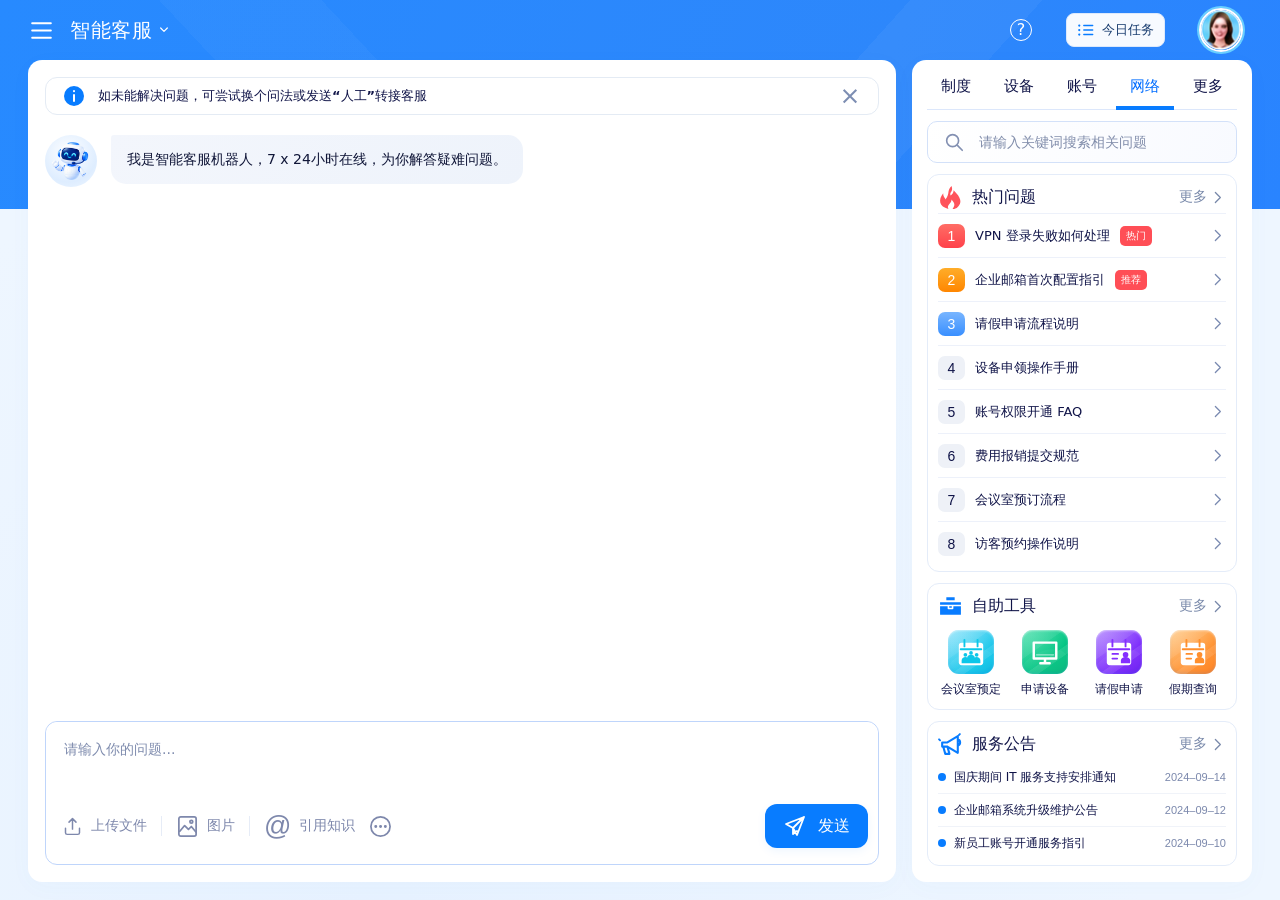
==== commit fc678b39: "Add files via upload" ====
--- a/assistant.html
+++ b/assistant.html
@@ -6,12 +6,14 @@
   <meta name="theme-color" content="#2788ff">
   <title>智能客服 · 企业员工服务</title>
   <link rel="icon" href="data:image/svg+xml,%3Csvg xmlns='http://www.w3.org/2000/svg' viewBox='0 0 40 40'%3E%3Crect width='40' height='40' rx='10' fill='%230078ff'/%3E%3Cpath d='M10 13h20v15H10z' fill='white'/%3E%3C/svg%3E">
-  <link rel="stylesheet" href="./assistant.css?v=c68d80c9dcae">
-  <script defer src="./meeting-booking.js?v=41f74ac0f106"></script>
-  <script defer src="./meeting-booking-ui.js?v=dd7a3feaacf6"></script>
-  <script defer src="./assistant-execution.js?v=44b0fa14bed2"></script>
-  <script defer src="./assistant.js?v=a01eca86c816"></script>
-  <meta name="portal-build" content="c9bfb1891bfd">
+  <link rel="stylesheet" href="./assistant.css?v=355e52a8bd16">
+  <script defer src="./meeting-booking.js?v=823055a324c6"></script>
+  <script defer src="./meeting-booking-ui.js?v=fd7dacdfc9de"></script>
+  <script defer src="./assistant-execution.js?v=48a8208ff9cb"></script>
+  <script defer src="./backend-client.js?v=d3da72843628"></script>
+  <script defer src="./task-panel.js?v=d2e8154fbade"></script>
+  <script defer src="./assistant.js?v=9f948305aed4"></script>
+  <meta name="portal-build" content="6f8f88de8c0d">
 </head>
 <body class="assistant-page">
   <svg class="icon-definitions" xmlns="http://www.w3.org/2000/svg" aria-hidden="true"><defs>
@@ -51,15 +53,18 @@
   <header class="assistant-topbar page-width">
     <div class="home-menu"><button class="top-icon" id="chat-menu" aria-label="打开页面导航" aria-expanded="false" aria-controls="chat-navigation"><svg><use href="#i-menu"/></svg></button><span>智能客服</span><svg class="home-chevron" aria-hidden="true"><use href="#i-down"/></svg></div>
     <nav class="chat-navigation" id="chat-navigation" aria-label="页面导航" hidden><button id="back-to-portal">返回办公首页</button><button data-new-conversation>开始新对话</button></nav>
-    <div class="top-actions"><button class="top-icon help-button" id="chat-help" aria-label="使用帮助">?</button><button class="top-icon apps-button" id="chat-apps" aria-label="查看自助工具"><span></span><span></span><span></span><span></span><span></span><span></span><span></span><span></span><span></span></button><button class="profile-button" id="chat-profile" aria-label="个人中心"><img src="./assets/avatar-profile.png" alt="员工头像"></button></div>
+    <div class="top-actions"><button class="top-icon help-button" id="chat-help" aria-label="使用帮助">?</button><button class="today-task-toggle" id="today-task-toggle" type="button" aria-haspopup="dialog" aria-expanded="false" aria-controls="today-task-panel" aria-label="查看今日任务"><svg viewBox="0 0 24 24" aria-hidden="true"><path d="M9 6h12M9 12h12M9 18h12"/><path d="M3 6h.01M3 12h.01M3 18h.01" stroke-width="3"/></svg><span class="today-task-label">今日任务</span><span class="today-task-count" id="today-task-count" hidden>0</span></button><button class="profile-button" id="chat-profile" aria-label="个人中心"><img src="./assets/avatar-profile.png" alt="员工头像"></button></div>
   </header>
+  <section class="today-task-panel" id="today-task-panel" role="dialog" aria-modal="false" aria-labelledby="today-task-title" tabindex="-1" hidden>
+    <header class="today-task-heading"><h2 id="today-task-title">今日任务</h2><div><button type="button" id="refresh-tasks" class="today-task-icon" aria-label="刷新任务" title="刷新任务"><svg viewBox="0 0 24 24" aria-hidden="true"><path d="M20 10a8 8 0 1 0-1 7M20 4v6h-6"/></svg></button><button type="button" id="close-tasks" class="today-task-icon" aria-label="关闭任务列表"><svg viewBox="0 0 24 24" aria-hidden="true"><path d="m6 6 12 12M18 6 6 18"/></svg></button></div></header>
+    <div class="today-task-controls" id="today-task-controls"><div class="today-task-date-row"><input type="date" id="today-task-date" aria-label="按办理日期筛选任务"><button type="button" id="all-task-dates">查看全部 ›</button></div><div class="today-task-filters" role="group" aria-label="按任务状态筛选"><button type="button" data-task-filter="all" aria-pressed="true">全部 <span>—</span></button><button type="button" data-task-filter="pending" aria-pressed="false">待处理 <span>—</span></button><button type="button" data-task-filter="completed" aria-pressed="false">已完成 <span>—</span></button></div></div>
+    <button type="button" class="today-task-back" id="back-to-tasks" hidden>‹ 返回任务列表</button>
+    <div class="today-task-list" id="today-task-list" aria-live="polite" aria-busy="false"><p class="today-task-empty">正在读取任务…</p></div>
+    <footer class="today-task-footer">任务按办理结果同步更新</footer>
+  </section>
   <main class="assistant-workspace page-width">
     <section class="chat-surface" aria-label="智能客服聊天">
       <div class="chat-tip" id="chat-tip"><svg aria-hidden="true"><use href="#chat-info"/></svg><p>如未能解决问题，可尝试换个问法或发送“人工”转接客服</p><button id="dismiss-chat-tip" aria-label="关闭提示">×</button></div>
-      <section class="task-examples" aria-label="常用服务">
-        <div class="task-examples-heading"><span>常用服务</span></div>
-        <div class="task-example-buttons" id="task-example-buttons"></div>
-      </section>
       <div class="chat-transcript" id="chat-transcript" role="log" aria-label="会话记录" aria-live="polite" aria-relevant="additions">
         <article class="chat-message from-assistant welcome-message"><img class="chat-avatar bot-avatar" id="assistant-avatar-source" src="./assets/service-robot.png" alt="智能客服"><div class="message-content"><div class="message-bubble answer-bubble"><p id="assistant-welcome">我是智能客服机器人，7 x 24小时在线，为你解答疑难问题。</p></div></div></article>
       </div>
@@ -76,7 +81,7 @@
       <div class="help-categories" role="tablist" aria-label="服务分类"><button role="tab" data-category="制度" aria-selected="false" tabindex="-1">制度</button><button role="tab" data-category="设备" aria-selected="false" tabindex="-1">设备</button><button role="tab" data-category="账号" aria-selected="false" tabindex="-1">账号</button><button role="tab" data-category="网络" aria-selected="true">网络</button><button role="tab" data-category="更多" aria-selected="false" tabindex="-1">更多</button></div>
       <label class="help-search"><svg aria-hidden="true"><use href="#i-search"/></svg><input id="help-search" type="search" placeholder="请输入关键词搜索相关问题" aria-label="搜索相关问题"></label>
       <section class="help-card hot-questions"><header><h2><svg class="hot-icon"><use href="#chat-fire"/></svg>热门问题</h2><button class="help-more" id="more-questions">更多<svg><use href="#i-right"/></svg></button></header><div class="question-list" id="question-list"></div><p class="no-questions" id="no-questions" hidden>暂无匹配问题，试试“VPN”“请假”或“设备”。</p></section>
-      <section class="help-card self-tools" id="self-tools"><header><h2><svg><use href="#chat-case"/></svg>自助工具</h2><button class="help-more" id="more-tools">更多<svg><use href="#i-right"/></svg></button></header><div class="self-tool-grid"><button data-tool="会议室预定"><span class="app-icon cyan"><svg><use href="#chat-room"/></svg></span><span>会议室预定</span></button><button data-tool="申请设备"><span class="app-icon green"><svg><use href="#i-monitor"/></svg></span><span>申请设备</span></button><button data-tool="请假申请"><span class="app-icon purple"><svg><use href="#chat-leave"/></svg></span><span>请假申请</span></button><button data-tool="系统权限申请"><span class="app-icon orange"><svg><use href="#i-shield"/></svg></span><span>系统权限申请</span></button></div></section>
+      <section class="help-card self-tools" id="self-tools"><header><h2><svg><use href="#chat-case"/></svg>自助工具</h2><button class="help-more" id="more-tools">更多<svg><use href="#i-right"/></svg></button></header><div class="self-tool-grid"><button data-tool="会议室预定"><span class="app-icon cyan"><svg><use href="#chat-room"/></svg></span><span>会议室预定</span></button><button data-tool="申请设备"><span class="app-icon green"><svg><use href="#i-monitor"/></svg></span><span>申请设备</span></button><button data-tool="请假申请"><span class="app-icon purple"><svg><use href="#chat-leave"/></svg></span><span>请假申请</span></button><button data-tool="假期查询"><span class="app-icon orange"><svg><use href="#chat-leave"/></svg></span><span>假期查询</span></button></div></section>
       <section class="help-card service-notices"><header><h2><svg><use href="#i-bell"/></svg>服务公告</h2><button class="help-more" id="more-notices">更多<svg><use href="#i-right"/></svg></button></header><div class="service-notice-list"><button data-announcement="0"><span>国庆期间 IT 服务支持安排通知</span><time datetime="2024-09-14">2024–09–14</time></button><button data-announcement="1"><span>企业邮箱系统升级维护公告</span><time datetime="2024-09-12">2024–09–12</time></button><button data-announcement="2"><span>新员工账号开通服务指引</span><time datetime="2024-09-10">2024–09–10</time></button></div></section>
     </aside>
   </main>
--- a/assistant.css
+++ b/assistant.css
@@ -87,12 +87,15 @@
 .answer-references button:hover { color: #0050c5; }
 .answer-references button > svg { width: 24px; height: 24px; }
 .answer-references .reference-arrow { width: 15px; height: 15px; margin-left: -5px; }
+.answer-sources { margin-top: 14px; padding-top: 12px; border-top: 1px solid #e0e8f2; }
+.answer-sources .answer-sources-label { margin: 0 0 7px; color: #62758d; font-size: 13px; }
+.answer-source-list { margin: 0; padding-left: 22px; color: #718299; font-size: 13px; }
+.answer-source-list li { padding: 3px 0; line-height: 1.8; }
+.answer-source-list a.answer-source-link { color: #0672ee; font-size: 14px; text-decoration: underline; text-underline-offset: 3px; overflow-wrap: anywhere; }
+.answer-source-list a.answer-source-link:hover { color: #0055ba; }
+.answer-source-link:focus-visible { outline: 2px solid #0672ee; outline-offset: 3px; border-radius: 2px; }
+.answer-source-version { margin-left: 9px; font-size: 12px; color: #718299; white-space: nowrap; }
 .streamed-answer { white-space: pre-wrap; }
-.task-examples { flex-shrink: 0; padding: 15px 2px 0; }
-.task-examples-heading { display: flex; align-items: center; justify-content: space-between; gap: 10px; margin-bottom: 9px; color: #53647b; font-size: 12px; }
-.task-example-buttons { display: grid; grid-template-columns: repeat(4,minmax(0,1fr)); gap: 8px; }
-.task-example { display: flex; align-items: center; justify-content: center; flex-wrap: wrap; gap: 6px; min-width: 0; min-height: 38px; padding: 7px 9px; border: 1px solid #e2eaf4; border-radius: 8px; background: #fff; font-size: 12px; color: #394b64; transition: border-color .15s,background .15s; }
-.task-example:hover { border-color: #a3c7fb; background: #f7faff; color: #006df0; }
 .from-assistant.has-execution .message-content { width: min(760px,calc(100% - 80px)); }
 .from-assistant .message-bubble.task-answer { padding: 0; background: transparent; }
 .execution-trace { border: 1px solid #e1e8f1; border-radius: 11px; background: #fff; overflow: hidden; font-size: 13px; line-height: 1.65; color: #44546a; }
@@ -155,7 +158,7 @@
 .answer-bubble .meeting-widget-note { margin: 11px 0 0; font-size: 11px; line-height: 1.7; color: #91a0b2; }
 .meeting-input-form { display: grid; grid-template-columns: repeat(2,minmax(0,1fr)); gap: 12px; }
 .meeting-input-field { display: grid; gap: 5px; color: #6d829b; font-size: 12px; }
-.meeting-input-field input,.meeting-input-field select { width: 100%; min-width: 0; height: 37px; padding: 7px 9px; border: 1px solid #d6e2f1; border-radius: 6px; background: #fff; color: #172d48; font-size: 13px; }
+.meeting-input-field > input,.meeting-input-field > select { width: 100%; min-width: 0; height: 37px; padding: 7px 9px; border: 1px solid #d6e2f1; border-radius: 6px; background: #fff; color: #172d48; font-size: 13px; }
 .meeting-input-form > .meeting-primary { grid-column: 1/-1; justify-self: start; }
 .meeting-equipment-input { grid-column: 1/-1; padding: 8px 10px 10px; border: 1px solid #e1e8f2; border-radius: 7px; }
 .meeting-equipment-input legend { color: #6d829b; font-size: 12px; }
@@ -175,16 +178,13 @@
   .meeting-summary-fields { grid-template-columns: 65px minmax(0,1fr); gap: 8px; font-size: 11px; }
 }
 @keyframes execution-spin { to { transform: rotate(360deg); } }
-@media (max-width: 1150px) { .task-example { font-size: 11px; gap: 4px; padding-inline: 5px; } }
 @media (max-width: 620px) {
-  .task-examples { padding-top: 12px; } .task-examples-heading { font-size: 11px; }
-  .task-example-buttons { grid-template-columns: repeat(2,minmax(0,1fr)); gap: 6px; } .task-example { min-height: 33px; }
   .from-assistant.has-execution .message-content { width: calc(100% - 43px); }
   .execution-summary { padding: 11px 10px; gap: 7px; font-size: 12px; } .execution-elapsed { font-size: 10px; }
   .execution-steps { padding-inline: 11px; }
   .execution-step { font-size: 12px; } .task-answer-content { padding: 12px; }
 }
-@media (prefers-reduced-motion: reduce) { .execution-indicator { animation: none; } .task-example,.execution-chevron { transition: none; } }
+@media (prefers-reduced-motion: reduce) { .execution-indicator { animation: none; } .execution-chevron { transition: none; } }
 .chat-composer { position: relative; flex-shrink: 0; margin-top: 14px; min-height: 166px; padding: 0; border: 1px solid #bfd5fb; border-radius: 12px; background: #fff; transition: border-color .15s,box-shadow .15s; }
 .chat-composer:focus-within { border-color: #087cff; box-shadow: 0 0 0 3px #087cff09; }
 .chat-composer textarea { display: block; width: 100%; min-height: 90px; height: 90px; resize: none; border: 0; border-radius: 12px; outline: 0; padding: 14px 18px 4px; font-size: 16px; line-height: 26px; color: #111; background: #fff; }
@@ -310,3 +310,112 @@
   .self-tool-grid { gap: 6px; } .self-tool-grid > button { font-size: 12px; } .service-notice-list > button { font-size: 12px; gap: 8px; } .service-notice-list time { font-size: 11px; }
 }
 @media (prefers-reduced-motion: reduce) { .chat-composer { transition: none; } }
+
+/* Reuse the chat page inside the portal's modal without the large page backdrop. */
+.assistant-page.is-embedded { --chat-header: 56px; height: 100dvh; min-height: 0; overflow: hidden; background: #fff; }
+.is-embedded .blue-backdrop { display: none; }
+.is-embedded .page-width { width: 100%; max-width: none; }
+.is-embedded .assistant-topbar { height: var(--chat-header); padding: 0 20px; color: #142451; border-bottom: 1px solid #e7edf6; background: #fff; }
+.is-embedded .assistant-topbar .home-menu { font-size: 18px; gap: 12px; }
+.is-embedded .assistant-topbar .home-chevron { display: none; }
+.is-embedded .assistant-topbar .top-icon { color: #68809c; }
+.is-embedded .assistant-topbar .help-button { border-color: currentColor; }
+.is-embedded .assistant-topbar .top-actions { gap: 18px; padding-right: 50px; }
+.is-embedded .assistant-topbar .profile-button { width: 32px; height: 32px; border: 1px solid #cfe0f5; box-shadow: none; }
+.is-embedded .chat-navigation { top: 49px; left: 16px; }
+.is-embedded .assistant-workspace { grid-template-columns: minmax(0,1fr) 310px; gap: 0; height: calc(100dvh - var(--chat-header)); min-height: 0; margin: 0; }
+.is-embedded .chat-surface,.is-embedded .chat-sidebar { border: 0; border-radius: 0; box-shadow: none; }
+.is-embedded .chat-surface { height: 100%; min-height: 0; padding: 16px 20px; }
+.is-embedded .chat-sidebar { padding: 14px; border-left: 1px solid #e7edf6; }
+.is-embedded .chat-tip p { font-size: 13px; line-height: 21px; }
+.is-embedded .chat-composer { min-height: 0; margin-top: 10px; }
+.is-embedded .chat-composer textarea { height: 72px; min-height: 72px; }
+.is-embedded .help-categories button { min-width: 0; font-size: 14px; }
+@media (max-width: 900px) {
+  .assistant-page.is-embedded { height: auto; overflow-y: auto; }
+  .is-embedded .assistant-workspace { height: auto; }
+  .is-embedded .chat-surface { height: calc(100dvh - var(--chat-header)); min-height: 440px; }
+  .is-embedded .chat-sidebar { border-left: 0; border-top: 1px solid #e7edf6; }
+}
+@media (max-width: 620px) {
+  .is-embedded .assistant-topbar { padding-inline: 14px; }
+  .is-embedded .assistant-topbar .home-menu { font-size: 16px; gap: 10px; }
+  .is-embedded .assistant-topbar .top-actions { gap: 14px; padding-right: 44px; }
+  .is-embedded .chat-surface { padding: 12px; }
+}
+/* Server-backed workflow controls. */
+.backend-widget .backend-asset-meta { margin: 4px 0 0; color: #74859b; font-size: 12px; line-height: 1.6; }
+.backend-widget .meeting-input-field { align-content: start; }
+.backend-form-actions { grid-column: 1 / -1; margin-top: 4px; }
+.backend-balance-scroll { overflow-x: auto; margin-bottom: 12px; }
+.backend-balance-table { width: 100%; border-collapse: collapse; font-size: 12px; text-align: left; white-space: nowrap; }
+.backend-balance-table th,.backend-balance-table td { padding: 12px 10px; border-bottom: 1px solid #e8eef6; font-weight: 400; }
+.backend-balance-table th { color: #74859b; background: #f7f9fc; }
+.backend-widget .meeting-input-field[hidden] { display: none; }
+.backend-widget .meeting-input-field textarea { width: 100%; min-height: 84px; padding: 10px; border: 1px solid #d6e4f6; border-radius: 7px; color: #233a53; resize: vertical; }
+.backend-widget .backend-checkboxes { display: flex; flex-wrap: wrap; align-items: center; gap: 8px 20px; min-height: 37px; }
+.backend-checkboxes label { display: inline-flex; flex: 0 0 auto; align-items: center; gap: 8px; min-height: 32px; white-space: nowrap; line-height: 1.5; cursor: pointer; }
+.backend-checkboxes input[type="checkbox"],.meeting-equipment-input input[type="checkbox"] { box-sizing: border-box; flex: 0 0 16px; width: 16px; height: 16px; min-width: 16px; min-height: 16px; margin: 0; padding: 0; accent-color: #087cff; cursor: pointer; }
+.meeting-equipment-input label { white-space: nowrap; }
+.backend-widget fieldset { min-width: 0; margin: 0; border: 0; padding: 0; }
+.backend-widget fieldset > legend { padding: 0; margin-bottom: 5px; }
+.meeting-input-field > input:is([type="date"],[type="time"],[type="datetime-local"]),.work-field > input:is([type="date"],[type="time"],[type="datetime-local"]),.draft-field > input:is([type="date"],[type="time"],[type="datetime-local"]) { cursor: pointer; }
+.backend-widget .work-error { color: #b53e42; font-size: 12px; }
+
+/* Today's confirmed business records, layered over the existing page. */
+.today-task-toggle { display: inline-flex; align-items: center; justify-content: center; gap: 7px; height: 34px; padding: 0 10px; border: 1px solid #dce9fc; border-radius: 8px; background: #f7faff; color: #173b6e; font-family: inherit; font-size: 13px; font-weight: 500; line-height: 1.2; white-space: nowrap; }
+.today-task-toggle:hover,.today-task-toggle[aria-expanded="true"] { background: #eef5ff; border-color: #b9d6ff; }
+.today-task-toggle > svg { width: 18px; height: 18px; color: #087cff; fill: none; stroke: currentColor; stroke-width: 1.7; stroke-linecap: round; }
+.today-task-count { min-width: 18px; height: 18px; padding: 0 4px; display: inline-grid; place-items: center; border-radius: 12px; background: #087cff; color: #fff; font: 11px/18px Arial,sans-serif; }
+.today-task-panel { position: fixed; z-index: 100; display: flex; flex-direction: column; width: min(430px,calc(100vw - 24px)); max-height: min(650px,calc(100dvh - var(--task-panel-top,82px) - 16px)); margin: 0; padding: 0; border: 1px solid #dce5f0; border-radius: 12px; background: #fff; color: #20334f; box-shadow: 0 10px 35px #1837541c,0 2px 7px #1837540a; outline: none; }
+.today-task-panel::before { content: ""; position: absolute; top: -6px; right: var(--task-arrow-right,90px); width: 10px; height: 10px; background: #fff; border-top: 1px solid #dce5f0; border-left: 1px solid #dce5f0; transform: translateX(50%) rotate(45deg); }
+.today-task-panel[hidden],.today-task-controls[hidden],.today-task-back[hidden],.today-task-count[hidden] { display: none; }
+.today-task-heading { position: relative; display: flex; flex-shrink: 0; align-items: center; justify-content: space-between; gap: 14px; padding: 18px 20px 8px; }
+.today-task-heading h2 { margin: 0; font-size: 18px; font-weight: 600; line-height: 1.5; color: #182e50; }
+.today-task-heading > div { display: flex; gap: 6px; }
+.today-task-panel .today-task-icon { display: grid; place-items: center; width: 28px; height: 28px; padding: 4px; border-radius: 6px; color: #778bac; background: transparent; }
+.today-task-icon svg { width: 19px; height: 19px; fill: none; stroke: currentColor; stroke-width: 1.6; stroke-linecap: round; stroke-linejoin: round; }
+.today-task-panel .today-task-icon:hover { color: #087cff; background: #f2f6fc; }
+.today-task-panel button:disabled { opacity: .45; cursor: wait; }
+.today-task-toggle:focus-visible,.today-task-panel button:focus-visible,.today-task-date-row input:focus-visible { outline: 2px solid #80b5ff; outline-offset: 3px; }
+.today-task-controls { flex-shrink: 0; padding: 0 20px; }
+.today-task-date-row { display: flex; align-items: center; justify-content: space-between; gap: 12px; min-height: 32px; padding-bottom: 10px; }
+.today-task-date-row input { width: 146px; padding: 3px 0; min-height: 26px; background: transparent; border: 0; color: #7487a2; font-family: inherit; font-size: 12px; line-height: 1.5; cursor: pointer; }
+.today-task-date-row > button,.today-task-link { padding: 4px 0; background: transparent; color: #087cff; font-size: 12px; white-space: nowrap; }
+.today-task-filters { display: flex; gap: 9px; padding-bottom: 14px; border-bottom: 1px solid #eaf0f7; }
+.today-task-filters button { flex: 1; min-width: 0; padding: 7px 4px; border: 1px solid #e6edf6; border-radius: 7px; background: #fff; color: #677b98; font-size: 12px; line-height: 1.4; white-space: nowrap; }
+.today-task-filters button[aria-pressed="true"] { border-color: #e0edff; color: #087cff; background: #eaf3ff; font-weight: 600; }
+.today-task-filters span { margin-left: 3px; }
+.today-task-list { flex: 1; min-height: 0; overflow-y: auto; overscroll-behavior: contain; padding: 0 20px; scrollbar-width: thin; scrollbar-color: #dbe6f4 transparent; }
+.today-task-item { padding: 17px 0 13px; border-bottom: 1px solid #ebf0f7; }
+.today-task-item:last-child { border-bottom: 0; }
+.today-task-item-heading { display: flex; align-items: center; justify-content: space-between; gap: 10px; }
+.today-task-item-heading h3 { margin: 0; font-size: 14px; line-height: 1.6; color: #213652; font-weight: 600; }
+.today-task-status { flex-shrink: 0; padding: 2px 8px; border-radius: 10px; font-size: 11px; font-weight: 500; line-height: 1.5; white-space: nowrap; }
+.today-task-status.pending { color: #98600b; background: #fff2db; }
+.today-task-status.success { color: #277643; background: #e8f7ec; }
+.today-task-status.danger { color: #af3944; background: #fff0f1; }
+.today-task-status.muted { color: #6c7a8e; background: #f0f3f7; }
+.today-task-item .today-task-subtitle { margin: 6px 0 3px; color: #354e70; font-size: 13px; line-height: 1.65; overflow-wrap: anywhere; }
+.today-task-item .today-task-result { margin: 0; font-size: 12px; line-height: 1.7; color: #7a8ba3; overflow-wrap: anywhere; }
+.today-task-item-footer { display: flex; align-items: center; justify-content: space-between; gap: 12px; margin-top: 5px; }
+.today-task-item-footer time { color: #8291a8; font-size: 11px; }
+.today-task-empty { margin: 28px 0 10px; color: #667b99; font-size: 13px; line-height: 1.8; text-align: center; }
+.today-task-hint { margin: 0 0 28px; color: #91a0b3; font-size: 12px; line-height: 1.8; text-align: center; }
+.today-task-footer { flex-shrink: 0; padding: 12px 20px; border-top: 1px solid #edf1f6; color: #8a99ad; text-align: center; font-size: 11px; line-height: 1.5; }
+.today-task-panel .today-task-back { align-self: flex-start; flex-shrink: 0; padding: 4px 0 14px; margin: 0 20px; color: #087cff; font-size: 12px; }
+.today-task-detail-result { margin: 12px 0 20px; padding: 12px; border-radius: 8px; background: #f6f9fd; color: #58718f; font-size: 13px; line-height: 1.8; }
+.today-task-fields { display: grid; grid-template-columns: 82px minmax(0,1fr); gap: 12px; margin: 0 0 24px; font-size: 12px; line-height: 1.8; }
+.today-task-fields dt { color: #8a9ab0; }
+.today-task-fields dd { margin: 0; color: #415b7b; white-space: pre-wrap; overflow-wrap: anywhere; }
+.task-record-link { display: inline-block; padding: 8px 0 0; margin-top: 12px; background: transparent; color: #087cff; font-size: 13px; }
+.task-record-link:hover,.today-task-link:hover { text-decoration: underline; }
+@media (max-width: 620px) {
+  .assistant-topbar .top-actions,.is-embedded .assistant-topbar .top-actions { gap: 10px; }
+  .today-task-heading { padding: 16px 16px 8px; }
+  .today-task-controls,.today-task-list { padding-inline: 16px; }
+}
+@media (max-width: 420px) {
+  .today-task-label { display: none; }
+  .today-task-toggle { padding-inline: 8px; }
+}
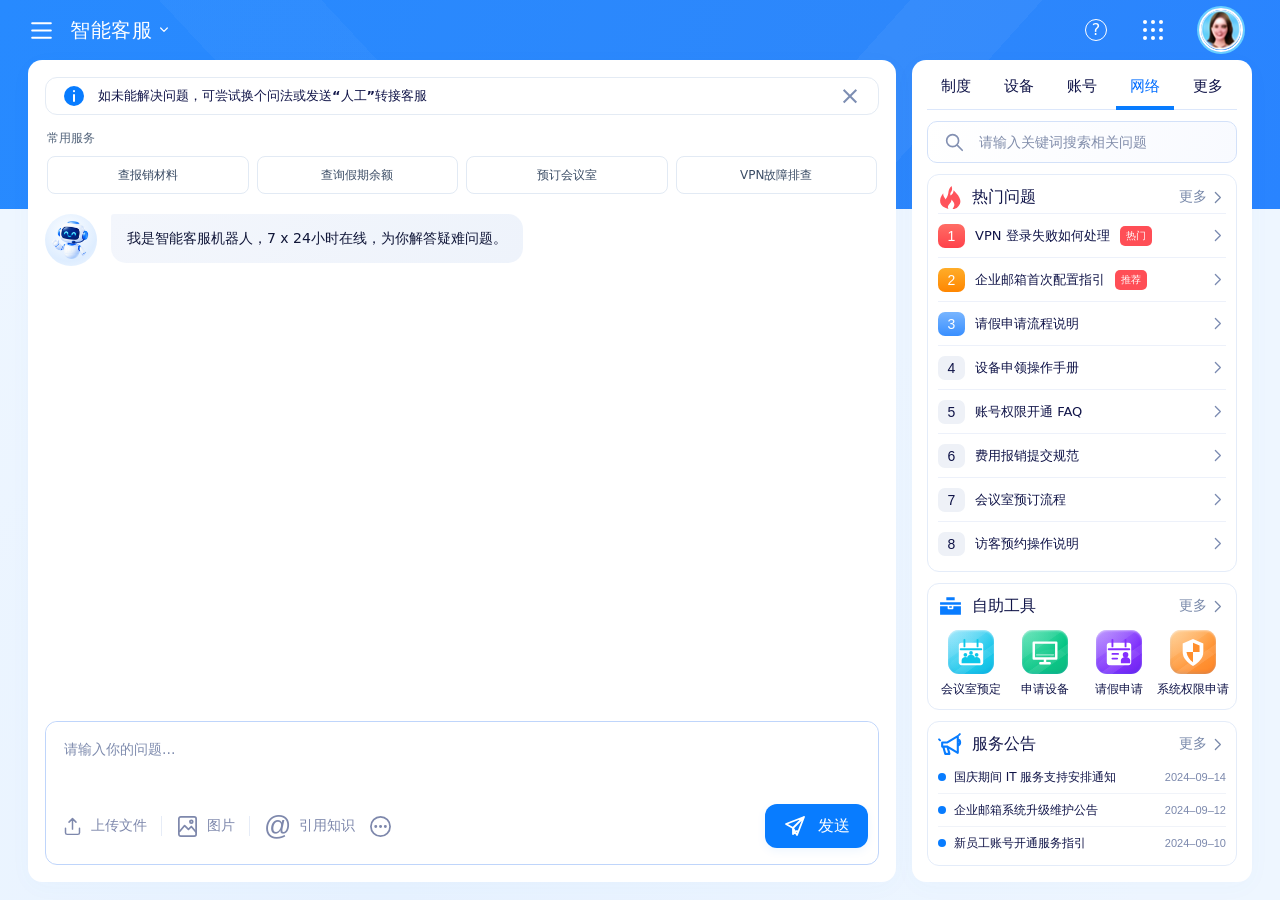
==== commit 8984a8b8: "Restore GitHub Pages to the 2026-11-03 frontend version Restore the complete tree from b6a50f874c469" ====
--- a/assistant.html
+++ b/assistant.html
@@ -6,14 +6,12 @@
   <meta name="theme-color" content="#2788ff">
   <title>智能客服 · 企业员工服务</title>
   <link rel="icon" href="data:image/svg+xml,%3Csvg xmlns='http://www.w3.org/2000/svg' viewBox='0 0 40 40'%3E%3Crect width='40' height='40' rx='10' fill='%230078ff'/%3E%3Cpath d='M10 13h20v15H10z' fill='white'/%3E%3C/svg%3E">
-  <link rel="stylesheet" href="./assistant.css?v=355e52a8bd16">
-  <script defer src="./meeting-booking.js?v=823055a324c6"></script>
-  <script defer src="./meeting-booking-ui.js?v=fd7dacdfc9de"></script>
-  <script defer src="./assistant-execution.js?v=48a8208ff9cb"></script>
-  <script defer src="./backend-client.js?v=d3da72843628"></script>
-  <script defer src="./task-panel.js?v=d2e8154fbade"></script>
-  <script defer src="./assistant.js?v=9f948305aed4"></script>
-  <meta name="portal-build" content="6f8f88de8c0d">
+  <link rel="stylesheet" href="./assistant.css?v=c68d80c9dcae">
+  <script defer src="./meeting-booking.js?v=41f74ac0f106"></script>
+  <script defer src="./meeting-booking-ui.js?v=dd7a3feaacf6"></script>
+  <script defer src="./assistant-execution.js?v=44b0fa14bed2"></script>
+  <script defer src="./assistant.js?v=a01eca86c816"></script>
+  <meta name="portal-build" content="c9bfb1891bfd">
 </head>
 <body class="assistant-page">
   <svg class="icon-definitions" xmlns="http://www.w3.org/2000/svg" aria-hidden="true"><defs>
@@ -53,18 +51,15 @@
   <header class="assistant-topbar page-width">
     <div class="home-menu"><button class="top-icon" id="chat-menu" aria-label="打开页面导航" aria-expanded="false" aria-controls="chat-navigation"><svg><use href="#i-menu"/></svg></button><span>智能客服</span><svg class="home-chevron" aria-hidden="true"><use href="#i-down"/></svg></div>
     <nav class="chat-navigation" id="chat-navigation" aria-label="页面导航" hidden><button id="back-to-portal">返回办公首页</button><button data-new-conversation>开始新对话</button></nav>
-    <div class="top-actions"><button class="top-icon help-button" id="chat-help" aria-label="使用帮助">?</button><button class="today-task-toggle" id="today-task-toggle" type="button" aria-haspopup="dialog" aria-expanded="false" aria-controls="today-task-panel" aria-label="查看今日任务"><svg viewBox="0 0 24 24" aria-hidden="true"><path d="M9 6h12M9 12h12M9 18h12"/><path d="M3 6h.01M3 12h.01M3 18h.01" stroke-width="3"/></svg><span class="today-task-label">今日任务</span><span class="today-task-count" id="today-task-count" hidden>0</span></button><button class="profile-button" id="chat-profile" aria-label="个人中心"><img src="./assets/avatar-profile.png" alt="员工头像"></button></div>
+    <div class="top-actions"><button class="top-icon help-button" id="chat-help" aria-label="使用帮助">?</button><button class="top-icon apps-button" id="chat-apps" aria-label="查看自助工具"><span></span><span></span><span></span><span></span><span></span><span></span><span></span><span></span><span></span></button><button class="profile-button" id="chat-profile" aria-label="个人中心"><img src="./assets/avatar-profile.png" alt="员工头像"></button></div>
   </header>
-  <section class="today-task-panel" id="today-task-panel" role="dialog" aria-modal="false" aria-labelledby="today-task-title" tabindex="-1" hidden>
-    <header class="today-task-heading"><h2 id="today-task-title">今日任务</h2><div><button type="button" id="refresh-tasks" class="today-task-icon" aria-label="刷新任务" title="刷新任务"><svg viewBox="0 0 24 24" aria-hidden="true"><path d="M20 10a8 8 0 1 0-1 7M20 4v6h-6"/></svg></button><button type="button" id="close-tasks" class="today-task-icon" aria-label="关闭任务列表"><svg viewBox="0 0 24 24" aria-hidden="true"><path d="m6 6 12 12M18 6 6 18"/></svg></button></div></header>
-    <div class="today-task-controls" id="today-task-controls"><div class="today-task-date-row"><input type="date" id="today-task-date" aria-label="按办理日期筛选任务"><button type="button" id="all-task-dates">查看全部 ›</button></div><div class="today-task-filters" role="group" aria-label="按任务状态筛选"><button type="button" data-task-filter="all" aria-pressed="true">全部 <span>—</span></button><button type="button" data-task-filter="pending" aria-pressed="false">待处理 <span>—</span></button><button type="button" data-task-filter="completed" aria-pressed="false">已完成 <span>—</span></button></div></div>
-    <button type="button" class="today-task-back" id="back-to-tasks" hidden>‹ 返回任务列表</button>
-    <div class="today-task-list" id="today-task-list" aria-live="polite" aria-busy="false"><p class="today-task-empty">正在读取任务…</p></div>
-    <footer class="today-task-footer">任务按办理结果同步更新</footer>
-  </section>
   <main class="assistant-workspace page-width">
     <section class="chat-surface" aria-label="智能客服聊天">
       <div class="chat-tip" id="chat-tip"><svg aria-hidden="true"><use href="#chat-info"/></svg><p>如未能解决问题，可尝试换个问法或发送“人工”转接客服</p><button id="dismiss-chat-tip" aria-label="关闭提示">×</button></div>
+      <section class="task-examples" aria-label="常用服务">
+        <div class="task-examples-heading"><span>常用服务</span></div>
+        <div class="task-example-buttons" id="task-example-buttons"></div>
+      </section>
       <div class="chat-transcript" id="chat-transcript" role="log" aria-label="会话记录" aria-live="polite" aria-relevant="additions">
         <article class="chat-message from-assistant welcome-message"><img class="chat-avatar bot-avatar" id="assistant-avatar-source" src="./assets/service-robot.png" alt="智能客服"><div class="message-content"><div class="message-bubble answer-bubble"><p id="assistant-welcome">我是智能客服机器人，7 x 24小时在线，为你解答疑难问题。</p></div></div></article>
       </div>
@@ -81,7 +76,7 @@
       <div class="help-categories" role="tablist" aria-label="服务分类"><button role="tab" data-category="制度" aria-selected="false" tabindex="-1">制度</button><button role="tab" data-category="设备" aria-selected="false" tabindex="-1">设备</button><button role="tab" data-category="账号" aria-selected="false" tabindex="-1">账号</button><button role="tab" data-category="网络" aria-selected="true">网络</button><button role="tab" data-category="更多" aria-selected="false" tabindex="-1">更多</button></div>
       <label class="help-search"><svg aria-hidden="true"><use href="#i-search"/></svg><input id="help-search" type="search" placeholder="请输入关键词搜索相关问题" aria-label="搜索相关问题"></label>
       <section class="help-card hot-questions"><header><h2><svg class="hot-icon"><use href="#chat-fire"/></svg>热门问题</h2><button class="help-more" id="more-questions">更多<svg><use href="#i-right"/></svg></button></header><div class="question-list" id="question-list"></div><p class="no-questions" id="no-questions" hidden>暂无匹配问题，试试“VPN”“请假”或“设备”。</p></section>
-      <section class="help-card self-tools" id="self-tools"><header><h2><svg><use href="#chat-case"/></svg>自助工具</h2><button class="help-more" id="more-tools">更多<svg><use href="#i-right"/></svg></button></header><div class="self-tool-grid"><button data-tool="会议室预定"><span class="app-icon cyan"><svg><use href="#chat-room"/></svg></span><span>会议室预定</span></button><button data-tool="申请设备"><span class="app-icon green"><svg><use href="#i-monitor"/></svg></span><span>申请设备</span></button><button data-tool="请假申请"><span class="app-icon purple"><svg><use href="#chat-leave"/></svg></span><span>请假申请</span></button><button data-tool="假期查询"><span class="app-icon orange"><svg><use href="#chat-leave"/></svg></span><span>假期查询</span></button></div></section>
+      <section class="help-card self-tools" id="self-tools"><header><h2><svg><use href="#chat-case"/></svg>自助工具</h2><button class="help-more" id="more-tools">更多<svg><use href="#i-right"/></svg></button></header><div class="self-tool-grid"><button data-tool="会议室预定"><span class="app-icon cyan"><svg><use href="#chat-room"/></svg></span><span>会议室预定</span></button><button data-tool="申请设备"><span class="app-icon green"><svg><use href="#i-monitor"/></svg></span><span>申请设备</span></button><button data-tool="请假申请"><span class="app-icon purple"><svg><use href="#chat-leave"/></svg></span><span>请假申请</span></button><button data-tool="系统权限申请"><span class="app-icon orange"><svg><use href="#i-shield"/></svg></span><span>系统权限申请</span></button></div></section>
       <section class="help-card service-notices"><header><h2><svg><use href="#i-bell"/></svg>服务公告</h2><button class="help-more" id="more-notices">更多<svg><use href="#i-right"/></svg></button></header><div class="service-notice-list"><button data-announcement="0"><span>国庆期间 IT 服务支持安排通知</span><time datetime="2024-09-14">2024–09–14</time></button><button data-announcement="1"><span>企业邮箱系统升级维护公告</span><time datetime="2024-09-12">2024–09–12</time></button><button data-announcement="2"><span>新员工账号开通服务指引</span><time datetime="2024-09-10">2024–09–10</time></button></div></section>
     </aside>
   </main>
--- a/assistant.css
+++ b/assistant.css
@@ -87,15 +87,12 @@
 .answer-references button:hover { color: #0050c5; }
 .answer-references button > svg { width: 24px; height: 24px; }
 .answer-references .reference-arrow { width: 15px; height: 15px; margin-left: -5px; }
-.answer-sources { margin-top: 14px; padding-top: 12px; border-top: 1px solid #e0e8f2; }
-.answer-sources .answer-sources-label { margin: 0 0 7px; color: #62758d; font-size: 13px; }
-.answer-source-list { margin: 0; padding-left: 22px; color: #718299; font-size: 13px; }
-.answer-source-list li { padding: 3px 0; line-height: 1.8; }
-.answer-source-list a.answer-source-link { color: #0672ee; font-size: 14px; text-decoration: underline; text-underline-offset: 3px; overflow-wrap: anywhere; }
-.answer-source-list a.answer-source-link:hover { color: #0055ba; }
-.answer-source-link:focus-visible { outline: 2px solid #0672ee; outline-offset: 3px; border-radius: 2px; }
-.answer-source-version { margin-left: 9px; font-size: 12px; color: #718299; white-space: nowrap; }
 .streamed-answer { white-space: pre-wrap; }
+.task-examples { flex-shrink: 0; padding: 15px 2px 0; }
+.task-examples-heading { display: flex; align-items: center; justify-content: space-between; gap: 10px; margin-bottom: 9px; color: #53647b; font-size: 12px; }
+.task-example-buttons { display: grid; grid-template-columns: repeat(4,minmax(0,1fr)); gap: 8px; }
+.task-example { display: flex; align-items: center; justify-content: center; flex-wrap: wrap; gap: 6px; min-width: 0; min-height: 38px; padding: 7px 9px; border: 1px solid #e2eaf4; border-radius: 8px; background: #fff; font-size: 12px; color: #394b64; transition: border-color .15s,background .15s; }
+.task-example:hover { border-color: #a3c7fb; background: #f7faff; color: #006df0; }
 .from-assistant.has-execution .message-content { width: min(760px,calc(100% - 80px)); }
 .from-assistant .message-bubble.task-answer { padding: 0; background: transparent; }
 .execution-trace { border: 1px solid #e1e8f1; border-radius: 11px; background: #fff; overflow: hidden; font-size: 13px; line-height: 1.65; color: #44546a; }
@@ -158,7 +155,7 @@
 .answer-bubble .meeting-widget-note { margin: 11px 0 0; font-size: 11px; line-height: 1.7; color: #91a0b2; }
 .meeting-input-form { display: grid; grid-template-columns: repeat(2,minmax(0,1fr)); gap: 12px; }
 .meeting-input-field { display: grid; gap: 5px; color: #6d829b; font-size: 12px; }
-.meeting-input-field > input,.meeting-input-field > select { width: 100%; min-width: 0; height: 37px; padding: 7px 9px; border: 1px solid #d6e2f1; border-radius: 6px; background: #fff; color: #172d48; font-size: 13px; }
+.meeting-input-field input,.meeting-input-field select { width: 100%; min-width: 0; height: 37px; padding: 7px 9px; border: 1px solid #d6e2f1; border-radius: 6px; background: #fff; color: #172d48; font-size: 13px; }
 .meeting-input-form > .meeting-primary { grid-column: 1/-1; justify-self: start; }
 .meeting-equipment-input { grid-column: 1/-1; padding: 8px 10px 10px; border: 1px solid #e1e8f2; border-radius: 7px; }
 .meeting-equipment-input legend { color: #6d829b; font-size: 12px; }
@@ -178,13 +175,16 @@
   .meeting-summary-fields { grid-template-columns: 65px minmax(0,1fr); gap: 8px; font-size: 11px; }
 }
 @keyframes execution-spin { to { transform: rotate(360deg); } }
+@media (max-width: 1150px) { .task-example { font-size: 11px; gap: 4px; padding-inline: 5px; } }
 @media (max-width: 620px) {
+  .task-examples { padding-top: 12px; } .task-examples-heading { font-size: 11px; }
+  .task-example-buttons { grid-template-columns: repeat(2,minmax(0,1fr)); gap: 6px; } .task-example { min-height: 33px; }
   .from-assistant.has-execution .message-content { width: calc(100% - 43px); }
   .execution-summary { padding: 11px 10px; gap: 7px; font-size: 12px; } .execution-elapsed { font-size: 10px; }
   .execution-steps { padding-inline: 11px; }
   .execution-step { font-size: 12px; } .task-answer-content { padding: 12px; }
 }
-@media (prefers-reduced-motion: reduce) { .execution-indicator { animation: none; } .execution-chevron { transition: none; } }
+@media (prefers-reduced-motion: reduce) { .execution-indicator { animation: none; } .task-example,.execution-chevron { transition: none; } }
 .chat-composer { position: relative; flex-shrink: 0; margin-top: 14px; min-height: 166px; padding: 0; border: 1px solid #bfd5fb; border-radius: 12px; background: #fff; transition: border-color .15s,box-shadow .15s; }
 .chat-composer:focus-within { border-color: #087cff; box-shadow: 0 0 0 3px #087cff09; }
 .chat-composer textarea { display: block; width: 100%; min-height: 90px; height: 90px; resize: none; border: 0; border-radius: 12px; outline: 0; padding: 14px 18px 4px; font-size: 16px; line-height: 26px; color: #111; background: #fff; }
@@ -310,112 +310,3 @@
   .self-tool-grid { gap: 6px; } .self-tool-grid > button { font-size: 12px; } .service-notice-list > button { font-size: 12px; gap: 8px; } .service-notice-list time { font-size: 11px; }
 }
 @media (prefers-reduced-motion: reduce) { .chat-composer { transition: none; } }
-
-/* Reuse the chat page inside the portal's modal without the large page backdrop. */
-.assistant-page.is-embedded { --chat-header: 56px; height: 100dvh; min-height: 0; overflow: hidden; background: #fff; }
-.is-embedded .blue-backdrop { display: none; }
-.is-embedded .page-width { width: 100%; max-width: none; }
-.is-embedded .assistant-topbar { height: var(--chat-header); padding: 0 20px; color: #142451; border-bottom: 1px solid #e7edf6; background: #fff; }
-.is-embedded .assistant-topbar .home-menu { font-size: 18px; gap: 12px; }
-.is-embedded .assistant-topbar .home-chevron { display: none; }
-.is-embedded .assistant-topbar .top-icon { color: #68809c; }
-.is-embedded .assistant-topbar .help-button { border-color: currentColor; }
-.is-embedded .assistant-topbar .top-actions { gap: 18px; padding-right: 50px; }
-.is-embedded .assistant-topbar .profile-button { width: 32px; height: 32px; border: 1px solid #cfe0f5; box-shadow: none; }
-.is-embedded .chat-navigation { top: 49px; left: 16px; }
-.is-embedded .assistant-workspace { grid-template-columns: minmax(0,1fr) 310px; gap: 0; height: calc(100dvh - var(--chat-header)); min-height: 0; margin: 0; }
-.is-embedded .chat-surface,.is-embedded .chat-sidebar { border: 0; border-radius: 0; box-shadow: none; }
-.is-embedded .chat-surface { height: 100%; min-height: 0; padding: 16px 20px; }
-.is-embedded .chat-sidebar { padding: 14px; border-left: 1px solid #e7edf6; }
-.is-embedded .chat-tip p { font-size: 13px; line-height: 21px; }
-.is-embedded .chat-composer { min-height: 0; margin-top: 10px; }
-.is-embedded .chat-composer textarea { height: 72px; min-height: 72px; }
-.is-embedded .help-categories button { min-width: 0; font-size: 14px; }
-@media (max-width: 900px) {
-  .assistant-page.is-embedded { height: auto; overflow-y: auto; }
-  .is-embedded .assistant-workspace { height: auto; }
-  .is-embedded .chat-surface { height: calc(100dvh - var(--chat-header)); min-height: 440px; }
-  .is-embedded .chat-sidebar { border-left: 0; border-top: 1px solid #e7edf6; }
-}
-@media (max-width: 620px) {
-  .is-embedded .assistant-topbar { padding-inline: 14px; }
-  .is-embedded .assistant-topbar .home-menu { font-size: 16px; gap: 10px; }
-  .is-embedded .assistant-topbar .top-actions { gap: 14px; padding-right: 44px; }
-  .is-embedded .chat-surface { padding: 12px; }
-}
-/* Server-backed workflow controls. */
-.backend-widget .backend-asset-meta { margin: 4px 0 0; color: #74859b; font-size: 12px; line-height: 1.6; }
-.backend-widget .meeting-input-field { align-content: start; }
-.backend-form-actions { grid-column: 1 / -1; margin-top: 4px; }
-.backend-balance-scroll { overflow-x: auto; margin-bottom: 12px; }
-.backend-balance-table { width: 100%; border-collapse: collapse; font-size: 12px; text-align: left; white-space: nowrap; }
-.backend-balance-table th,.backend-balance-table td { padding: 12px 10px; border-bottom: 1px solid #e8eef6; font-weight: 400; }
-.backend-balance-table th { color: #74859b; background: #f7f9fc; }
-.backend-widget .meeting-input-field[hidden] { display: none; }
-.backend-widget .meeting-input-field textarea { width: 100%; min-height: 84px; padding: 10px; border: 1px solid #d6e4f6; border-radius: 7px; color: #233a53; resize: vertical; }
-.backend-widget .backend-checkboxes { display: flex; flex-wrap: wrap; align-items: center; gap: 8px 20px; min-height: 37px; }
-.backend-checkboxes label { display: inline-flex; flex: 0 0 auto; align-items: center; gap: 8px; min-height: 32px; white-space: nowrap; line-height: 1.5; cursor: pointer; }
-.backend-checkboxes input[type="checkbox"],.meeting-equipment-input input[type="checkbox"] { box-sizing: border-box; flex: 0 0 16px; width: 16px; height: 16px; min-width: 16px; min-height: 16px; margin: 0; padding: 0; accent-color: #087cff; cursor: pointer; }
-.meeting-equipment-input label { white-space: nowrap; }
-.backend-widget fieldset { min-width: 0; margin: 0; border: 0; padding: 0; }
-.backend-widget fieldset > legend { padding: 0; margin-bottom: 5px; }
-.meeting-input-field > input:is([type="date"],[type="time"],[type="datetime-local"]),.work-field > input:is([type="date"],[type="time"],[type="datetime-local"]),.draft-field > input:is([type="date"],[type="time"],[type="datetime-local"]) { cursor: pointer; }
-.backend-widget .work-error { color: #b53e42; font-size: 12px; }
-
-/* Today's confirmed business records, layered over the existing page. */
-.today-task-toggle { display: inline-flex; align-items: center; justify-content: center; gap: 7px; height: 34px; padding: 0 10px; border: 1px solid #dce9fc; border-radius: 8px; background: #f7faff; color: #173b6e; font-family: inherit; font-size: 13px; font-weight: 500; line-height: 1.2; white-space: nowrap; }
-.today-task-toggle:hover,.today-task-toggle[aria-expanded="true"] { background: #eef5ff; border-color: #b9d6ff; }
-.today-task-toggle > svg { width: 18px; height: 18px; color: #087cff; fill: none; stroke: currentColor; stroke-width: 1.7; stroke-linecap: round; }
-.today-task-count { min-width: 18px; height: 18px; padding: 0 4px; display: inline-grid; place-items: center; border-radius: 12px; background: #087cff; color: #fff; font: 11px/18px Arial,sans-serif; }
-.today-task-panel { position: fixed; z-index: 100; display: flex; flex-direction: column; width: min(430px,calc(100vw - 24px)); max-height: min(650px,calc(100dvh - var(--task-panel-top,82px) - 16px)); margin: 0; padding: 0; border: 1px solid #dce5f0; border-radius: 12px; background: #fff; color: #20334f; box-shadow: 0 10px 35px #1837541c,0 2px 7px #1837540a; outline: none; }
-.today-task-panel::before { content: ""; position: absolute; top: -6px; right: var(--task-arrow-right,90px); width: 10px; height: 10px; background: #fff; border-top: 1px solid #dce5f0; border-left: 1px solid #dce5f0; transform: translateX(50%) rotate(45deg); }
-.today-task-panel[hidden],.today-task-controls[hidden],.today-task-back[hidden],.today-task-count[hidden] { display: none; }
-.today-task-heading { position: relative; display: flex; flex-shrink: 0; align-items: center; justify-content: space-between; gap: 14px; padding: 18px 20px 8px; }
-.today-task-heading h2 { margin: 0; font-size: 18px; font-weight: 600; line-height: 1.5; color: #182e50; }
-.today-task-heading > div { display: flex; gap: 6px; }
-.today-task-panel .today-task-icon { display: grid; place-items: center; width: 28px; height: 28px; padding: 4px; border-radius: 6px; color: #778bac; background: transparent; }
-.today-task-icon svg { width: 19px; height: 19px; fill: none; stroke: currentColor; stroke-width: 1.6; stroke-linecap: round; stroke-linejoin: round; }
-.today-task-panel .today-task-icon:hover { color: #087cff; background: #f2f6fc; }
-.today-task-panel button:disabled { opacity: .45; cursor: wait; }
-.today-task-toggle:focus-visible,.today-task-panel button:focus-visible,.today-task-date-row input:focus-visible { outline: 2px solid #80b5ff; outline-offset: 3px; }
-.today-task-controls { flex-shrink: 0; padding: 0 20px; }
-.today-task-date-row { display: flex; align-items: center; justify-content: space-between; gap: 12px; min-height: 32px; padding-bottom: 10px; }
-.today-task-date-row input { width: 146px; padding: 3px 0; min-height: 26px; background: transparent; border: 0; color: #7487a2; font-family: inherit; font-size: 12px; line-height: 1.5; cursor: pointer; }
-.today-task-date-row > button,.today-task-link { padding: 4px 0; background: transparent; color: #087cff; font-size: 12px; white-space: nowrap; }
-.today-task-filters { display: flex; gap: 9px; padding-bottom: 14px; border-bottom: 1px solid #eaf0f7; }
-.today-task-filters button { flex: 1; min-width: 0; padding: 7px 4px; border: 1px solid #e6edf6; border-radius: 7px; background: #fff; color: #677b98; font-size: 12px; line-height: 1.4; white-space: nowrap; }
-.today-task-filters button[aria-pressed="true"] { border-color: #e0edff; color: #087cff; background: #eaf3ff; font-weight: 600; }
-.today-task-filters span { margin-left: 3px; }
-.today-task-list { flex: 1; min-height: 0; overflow-y: auto; overscroll-behavior: contain; padding: 0 20px; scrollbar-width: thin; scrollbar-color: #dbe6f4 transparent; }
-.today-task-item { padding: 17px 0 13px; border-bottom: 1px solid #ebf0f7; }
-.today-task-item:last-child { border-bottom: 0; }
-.today-task-item-heading { display: flex; align-items: center; justify-content: space-between; gap: 10px; }
-.today-task-item-heading h3 { margin: 0; font-size: 14px; line-height: 1.6; color: #213652; font-weight: 600; }
-.today-task-status { flex-shrink: 0; padding: 2px 8px; border-radius: 10px; font-size: 11px; font-weight: 500; line-height: 1.5; white-space: nowrap; }
-.today-task-status.pending { color: #98600b; background: #fff2db; }
-.today-task-status.success { color: #277643; background: #e8f7ec; }
-.today-task-status.danger { color: #af3944; background: #fff0f1; }
-.today-task-status.muted { color: #6c7a8e; background: #f0f3f7; }
-.today-task-item .today-task-subtitle { margin: 6px 0 3px; color: #354e70; font-size: 13px; line-height: 1.65; overflow-wrap: anywhere; }
-.today-task-item .today-task-result { margin: 0; font-size: 12px; line-height: 1.7; color: #7a8ba3; overflow-wrap: anywhere; }
-.today-task-item-footer { display: flex; align-items: center; justify-content: space-between; gap: 12px; margin-top: 5px; }
-.today-task-item-footer time { color: #8291a8; font-size: 11px; }
-.today-task-empty { margin: 28px 0 10px; color: #667b99; font-size: 13px; line-height: 1.8; text-align: center; }
-.today-task-hint { margin: 0 0 28px; color: #91a0b3; font-size: 12px; line-height: 1.8; text-align: center; }
-.today-task-footer { flex-shrink: 0; padding: 12px 20px; border-top: 1px solid #edf1f6; color: #8a99ad; text-align: center; font-size: 11px; line-height: 1.5; }
-.today-task-panel .today-task-back { align-self: flex-start; flex-shrink: 0; padding: 4px 0 14px; margin: 0 20px; color: #087cff; font-size: 12px; }
-.today-task-detail-result { margin: 12px 0 20px; padding: 12px; border-radius: 8px; background: #f6f9fd; color: #58718f; font-size: 13px; line-height: 1.8; }
-.today-task-fields { display: grid; grid-template-columns: 82px minmax(0,1fr); gap: 12px; margin: 0 0 24px; font-size: 12px; line-height: 1.8; }
-.today-task-fields dt { color: #8a9ab0; }
-.today-task-fields dd { margin: 0; color: #415b7b; white-space: pre-wrap; overflow-wrap: anywhere; }
-.task-record-link { display: inline-block; padding: 8px 0 0; margin-top: 12px; background: transparent; color: #087cff; font-size: 13px; }
-.task-record-link:hover,.today-task-link:hover { text-decoration: underline; }
-@media (max-width: 620px) {
-  .assistant-topbar .top-actions,.is-embedded .assistant-topbar .top-actions { gap: 10px; }
-  .today-task-heading { padding: 16px 16px 8px; }
-  .today-task-controls,.today-task-list { padding-inline: 16px; }
-}
-@media (max-width: 420px) {
-  .today-task-label { display: none; }
-  .today-task-toggle { padding-inline: 8px; }
-}
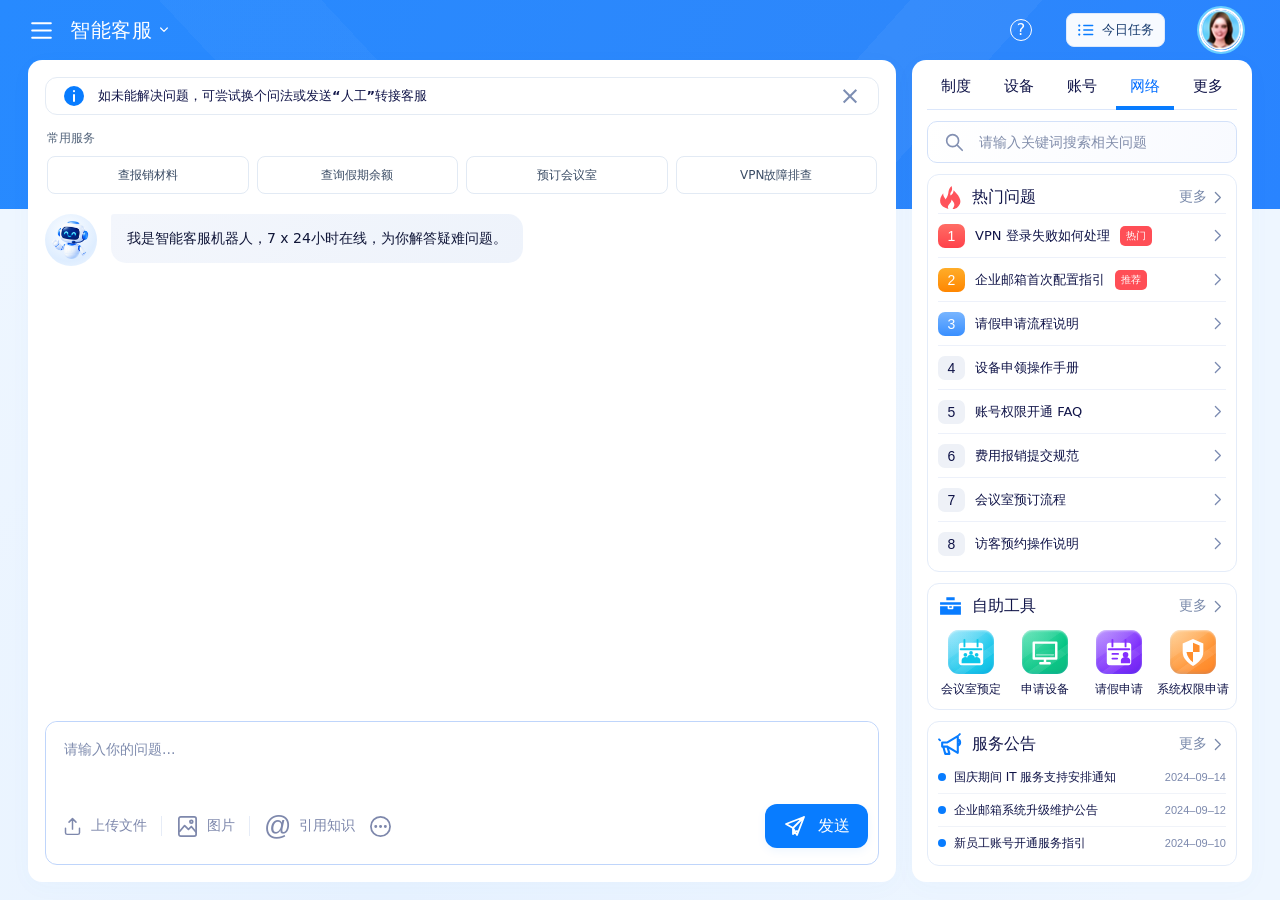
==== commit 45823854: "Improve chat entry and add today's task panel Keep the robot greeting visible until dismissed and op" ====
--- a/assistant.html
+++ b/assistant.html
@@ -6,12 +6,14 @@
   <meta name="theme-color" content="#2788ff">
   <title>智能客服 · 企业员工服务</title>
   <link rel="icon" href="data:image/svg+xml,%3Csvg xmlns='http://www.w3.org/2000/svg' viewBox='0 0 40 40'%3E%3Crect width='40' height='40' rx='10' fill='%230078ff'/%3E%3Cpath d='M10 13h20v15H10z' fill='white'/%3E%3C/svg%3E">
-  <link rel="stylesheet" href="./assistant.css?v=c68d80c9dcae">
-  <script defer src="./meeting-booking.js?v=41f74ac0f106"></script>
-  <script defer src="./meeting-booking-ui.js?v=dd7a3feaacf6"></script>
-  <script defer src="./assistant-execution.js?v=44b0fa14bed2"></script>
-  <script defer src="./assistant.js?v=a01eca86c816"></script>
-  <meta name="portal-build" content="c9bfb1891bfd">
+  <link rel="stylesheet" href="./assistant.css?v=ac4394c21127">
+  <script defer src="./task-store.js?v=0462ab0d1e03"></script>
+  <script defer src="./meeting-booking.js?v=1ad38d2d9759"></script>
+  <script defer src="./meeting-booking-ui.js?v=106dd92566e3"></script>
+  <script defer src="./assistant-execution.js?v=68d01c8477fd"></script>
+  <script defer src="./task-panel.js?v=b72599f7e878"></script>
+  <script defer src="./assistant.js?v=ba13274aed20"></script>
+  <meta name="portal-build" content="c41958d5f433">
 </head>
 <body class="assistant-page">
   <svg class="icon-definitions" xmlns="http://www.w3.org/2000/svg" aria-hidden="true"><defs>
@@ -51,8 +53,15 @@
   <header class="assistant-topbar page-width">
     <div class="home-menu"><button class="top-icon" id="chat-menu" aria-label="打开页面导航" aria-expanded="false" aria-controls="chat-navigation"><svg><use href="#i-menu"/></svg></button><span>智能客服</span><svg class="home-chevron" aria-hidden="true"><use href="#i-down"/></svg></div>
     <nav class="chat-navigation" id="chat-navigation" aria-label="页面导航" hidden><button id="back-to-portal">返回办公首页</button><button data-new-conversation>开始新对话</button></nav>
-    <div class="top-actions"><button class="top-icon help-button" id="chat-help" aria-label="使用帮助">?</button><button class="top-icon apps-button" id="chat-apps" aria-label="查看自助工具"><span></span><span></span><span></span><span></span><span></span><span></span><span></span><span></span><span></span></button><button class="profile-button" id="chat-profile" aria-label="个人中心"><img src="./assets/avatar-profile.png" alt="员工头像"></button></div>
+    <div class="top-actions"><button class="top-icon help-button" id="chat-help" aria-label="使用帮助">?</button><button class="today-task-toggle" id="today-task-toggle" type="button" aria-haspopup="dialog" aria-expanded="false" aria-controls="today-task-panel" aria-label="查看今日任务"><svg viewBox="0 0 24 24" aria-hidden="true"><path d="M9 6h12M9 12h12M9 18h12"/><path d="M3 6h.01M3 12h.01M3 18h.01" stroke-width="3"/></svg><span class="today-task-label">今日任务</span><span class="today-task-count" id="today-task-count" hidden>0</span></button><button class="profile-button" id="chat-profile" aria-label="个人中心"><img src="./assets/avatar-profile.png" alt="员工头像"></button></div>
   </header>
+  <section class="today-task-panel" id="today-task-panel" role="dialog" aria-modal="false" aria-labelledby="today-task-title" tabindex="-1" hidden>
+    <header class="today-task-heading"><h2 id="today-task-title">今日任务</h2><div><button type="button" id="refresh-tasks" class="today-task-icon" aria-label="刷新任务" title="刷新任务"><svg viewBox="0 0 24 24" aria-hidden="true"><path d="M20 10a8 8 0 1 0-1 7M20 4v6h-6"/></svg></button><button type="button" id="close-tasks" class="today-task-icon" aria-label="关闭任务列表"><svg viewBox="0 0 24 24" aria-hidden="true"><path d="m6 6 12 12M18 6 6 18"/></svg></button></div></header>
+    <div class="today-task-controls" id="today-task-controls"><div class="today-task-date-row"><input type="date" id="today-task-date" aria-label="按办理日期筛选任务"><button type="button" id="all-task-dates">查看全部 ›</button></div><div class="today-task-filters" role="group" aria-label="按任务状态筛选"><button type="button" data-task-filter="all" aria-pressed="true">全部 <span>—</span></button><button type="button" data-task-filter="pending" aria-pressed="false">待处理 <span>—</span></button><button type="button" data-task-filter="completed" aria-pressed="false">已完成 <span>—</span></button></div></div>
+    <button type="button" class="today-task-back" id="back-to-tasks" hidden>‹ 返回任务列表</button>
+    <div class="today-task-list" id="today-task-list" aria-live="polite" aria-busy="false"><p class="today-task-empty">正在读取任务…</p></div>
+    <footer class="today-task-footer">办理结果自动同步 · 仅保存在当前浏览器</footer>
+  </section>
   <main class="assistant-workspace page-width">
     <section class="chat-surface" aria-label="智能客服聊天">
       <div class="chat-tip" id="chat-tip"><svg aria-hidden="true"><use href="#chat-info"/></svg><p>如未能解决问题，可尝试换个问法或发送“人工”转接客服</p><button id="dismiss-chat-tip" aria-label="关闭提示">×</button></div>
--- a/assistant.css
+++ b/assistant.css
@@ -310,3 +310,94 @@
   .self-tool-grid { gap: 6px; } .self-tool-grid > button { font-size: 12px; } .service-notice-list > button { font-size: 12px; gap: 8px; } .service-notice-list time { font-size: 11px; }
 }
 @media (prefers-reduced-motion: reduce) { .chat-composer { transition: none; } }
+
+/* Reuse the chat page inside the portal's modal without the large page backdrop. */
+.assistant-page.is-embedded { --chat-header: 56px; height: 100dvh; min-height: 0; overflow: hidden; background: #fff; }
+.is-embedded .blue-backdrop { display: none; }
+.is-embedded .page-width { width: 100%; max-width: none; }
+.is-embedded .assistant-topbar { height: var(--chat-header); padding: 0 20px; color: #142451; border-bottom: 1px solid #e7edf6; background: #fff; }
+.is-embedded .assistant-topbar .home-menu { font-size: 18px; gap: 12px; }
+.is-embedded .assistant-topbar .home-chevron { display: none; }
+.is-embedded .assistant-topbar .top-icon { color: #68809c; }
+.is-embedded .assistant-topbar .help-button { border-color: currentColor; }
+.is-embedded .assistant-topbar .top-actions { gap: 18px; padding-right: 50px; }
+.is-embedded .assistant-topbar .profile-button { width: 32px; height: 32px; border: 1px solid #cfe0f5; box-shadow: none; }
+.is-embedded .chat-navigation { top: 49px; left: 16px; }
+.is-embedded .assistant-workspace { grid-template-columns: minmax(0,1fr) 310px; gap: 0; height: calc(100dvh - var(--chat-header)); min-height: 0; margin: 0; }
+.is-embedded .chat-surface,.is-embedded .chat-sidebar { border: 0; border-radius: 0; box-shadow: none; }
+.is-embedded .chat-surface { height: 100%; min-height: 0; padding: 16px 20px; }
+.is-embedded .chat-sidebar { padding: 14px; border-left: 1px solid #e7edf6; }
+.is-embedded .chat-tip p { font-size: 13px; line-height: 21px; }
+.is-embedded .chat-composer { min-height: 0; margin-top: 10px; }
+.is-embedded .chat-composer textarea { height: 72px; min-height: 72px; }
+.is-embedded .help-categories button { min-width: 0; font-size: 14px; }
+@media (max-width: 900px) {
+  .assistant-page.is-embedded { height: auto; overflow-y: auto; }
+  .is-embedded .assistant-workspace { height: auto; }
+  .is-embedded .chat-surface { height: calc(100dvh - var(--chat-header)); min-height: 440px; }
+  .is-embedded .chat-sidebar { border-left: 0; border-top: 1px solid #e7edf6; }
+}
+@media (max-width: 620px) {
+  .is-embedded .assistant-topbar { padding-inline: 14px; }
+  .is-embedded .assistant-topbar .home-menu { font-size: 16px; gap: 10px; }
+  .is-embedded .assistant-topbar .top-actions { gap: 14px; padding-right: 44px; }
+  .is-embedded .chat-surface { padding: 12px; }
+}
+
+/* Today's confirmed business records, layered over the existing page. */
+.today-task-toggle { display: inline-flex; align-items: center; justify-content: center; gap: 7px; height: 34px; padding: 0 10px; border: 1px solid #dce9fc; border-radius: 8px; background: #f7faff; color: #173b6e; font-family: inherit; font-size: 13px; font-weight: 500; line-height: 1.2; white-space: nowrap; }
+.today-task-toggle:hover,.today-task-toggle[aria-expanded="true"] { background: #eef5ff; border-color: #b9d6ff; }
+.today-task-toggle > svg { width: 18px; height: 18px; color: #087cff; fill: none; stroke: currentColor; stroke-width: 1.7; stroke-linecap: round; }
+.today-task-count { min-width: 18px; height: 18px; padding: 0 4px; display: inline-grid; place-items: center; border-radius: 12px; background: #087cff; color: #fff; font: 11px/18px Arial,sans-serif; }
+.today-task-panel { position: fixed; z-index: 100; display: flex; flex-direction: column; width: min(430px,calc(100vw - 24px)); max-height: min(650px,calc(100dvh - var(--task-panel-top,82px) - 16px)); margin: 0; padding: 0; border: 1px solid #dce5f0; border-radius: 12px; background: #fff; color: #20334f; box-shadow: 0 10px 35px #1837541c,0 2px 7px #1837540a; outline: none; }
+.today-task-panel::before { content: ""; position: absolute; top: -6px; right: var(--task-arrow-right,90px); width: 10px; height: 10px; background: #fff; border-top: 1px solid #dce5f0; border-left: 1px solid #dce5f0; transform: translateX(50%) rotate(45deg); }
+.today-task-panel[hidden],.today-task-controls[hidden],.today-task-back[hidden],.today-task-count[hidden] { display: none; }
+.today-task-heading { position: relative; display: flex; flex-shrink: 0; align-items: center; justify-content: space-between; gap: 14px; padding: 18px 20px 8px; }
+.today-task-heading h2 { margin: 0; font-size: 18px; font-weight: 600; line-height: 1.5; color: #182e50; }
+.today-task-heading > div { display: flex; gap: 6px; }
+.today-task-panel .today-task-icon { display: grid; place-items: center; width: 28px; height: 28px; padding: 4px; border-radius: 6px; color: #778bac; background: transparent; }
+.today-task-icon svg { width: 19px; height: 19px; fill: none; stroke: currentColor; stroke-width: 1.6; stroke-linecap: round; stroke-linejoin: round; }
+.today-task-panel .today-task-icon:hover { color: #087cff; background: #f2f6fc; }
+.today-task-panel button:disabled { opacity: .45; cursor: wait; }
+.today-task-toggle:focus-visible,.today-task-panel button:focus-visible,.today-task-date-row input:focus-visible { outline: 2px solid #80b5ff; outline-offset: 3px; }
+.today-task-controls { flex-shrink: 0; padding: 0 20px; }
+.today-task-date-row { display: flex; align-items: center; justify-content: space-between; gap: 12px; min-height: 32px; padding-bottom: 10px; }
+.today-task-date-row input { width: 146px; padding: 3px 0; min-height: 26px; background: transparent; border: 0; color: #7487a2; font-family: inherit; font-size: 12px; line-height: 1.5; cursor: pointer; }
+.today-task-date-row > button,.today-task-link { padding: 4px 0; background: transparent; color: #087cff; font-size: 12px; white-space: nowrap; }
+.today-task-filters { display: flex; gap: 9px; padding-bottom: 14px; border-bottom: 1px solid #eaf0f7; }
+.today-task-filters button { flex: 1; min-width: 0; padding: 7px 4px; border: 1px solid #e6edf6; border-radius: 7px; background: #fff; color: #677b98; font-size: 12px; line-height: 1.4; white-space: nowrap; }
+.today-task-filters button[aria-pressed="true"] { border-color: #e0edff; color: #087cff; background: #eaf3ff; font-weight: 600; }
+.today-task-filters span { margin-left: 3px; }
+.today-task-list { flex: 1; min-height: 0; overflow-y: auto; overscroll-behavior: contain; padding: 0 20px; scrollbar-width: thin; scrollbar-color: #dbe6f4 transparent; }
+.today-task-item { padding: 17px 0 13px; border-bottom: 1px solid #ebf0f7; }
+.today-task-item:last-child { border-bottom: 0; }
+.today-task-item-heading { display: flex; align-items: center; justify-content: space-between; gap: 10px; }
+.today-task-item-heading h3 { margin: 0; font-size: 14px; line-height: 1.6; color: #213652; font-weight: 600; }
+.today-task-status { flex-shrink: 0; padding: 2px 8px; border-radius: 10px; font-size: 11px; font-weight: 500; line-height: 1.5; white-space: nowrap; }
+.today-task-status.pending { color: #98600b; background: #fff2db; }
+.today-task-status.success { color: #277643; background: #e8f7ec; }
+.today-task-status.danger { color: #af3944; background: #fff0f1; }
+.today-task-status.muted { color: #6c7a8e; background: #f0f3f7; }
+.today-task-item .today-task-subtitle { margin: 6px 0 3px; color: #354e70; font-size: 13px; line-height: 1.65; overflow-wrap: anywhere; }
+.today-task-item .today-task-result { margin: 0; font-size: 12px; line-height: 1.7; color: #7a8ba3; overflow-wrap: anywhere; }
+.today-task-item-footer { display: flex; align-items: center; justify-content: space-between; gap: 12px; margin-top: 5px; }
+.today-task-item-footer time { color: #8291a8; font-size: 11px; }
+.today-task-empty { margin: 28px 0 10px; color: #667b99; font-size: 13px; line-height: 1.8; text-align: center; }
+.today-task-hint { margin: 0 0 28px; color: #91a0b3; font-size: 12px; line-height: 1.8; text-align: center; }
+.today-task-footer { flex-shrink: 0; padding: 12px 20px; border-top: 1px solid #edf1f6; color: #8a99ad; text-align: center; font-size: 11px; line-height: 1.5; }
+.today-task-panel .today-task-back { align-self: flex-start; flex-shrink: 0; padding: 4px 0 14px; margin: 0 20px; color: #087cff; font-size: 12px; }
+.today-task-detail-result { margin: 12px 0 20px; padding: 12px; border-radius: 8px; background: #f6f9fd; color: #58718f; font-size: 13px; line-height: 1.8; }
+.today-task-fields { display: grid; grid-template-columns: 82px minmax(0,1fr); gap: 12px; margin: 0 0 24px; font-size: 12px; line-height: 1.8; }
+.today-task-fields dt { color: #8a9ab0; }
+.today-task-fields dd { margin: 0; color: #415b7b; white-space: pre-wrap; overflow-wrap: anywhere; }
+.task-record-link { display: inline-block; padding: 8px 0 0; margin-top: 12px; background: transparent; color: #087cff; font-size: 13px; }
+.task-record-link:hover,.today-task-link:hover { text-decoration: underline; }
+@media (max-width: 620px) {
+  .assistant-topbar .top-actions,.is-embedded .assistant-topbar .top-actions { gap: 10px; }
+  .today-task-heading { padding: 16px 16px 8px; }
+  .today-task-controls,.today-task-list { padding-inline: 16px; }
+}
+@media (max-width: 420px) {
+  .today-task-label { display: none; }
+  .today-task-toggle { padding-inline: 8px; }
+}
